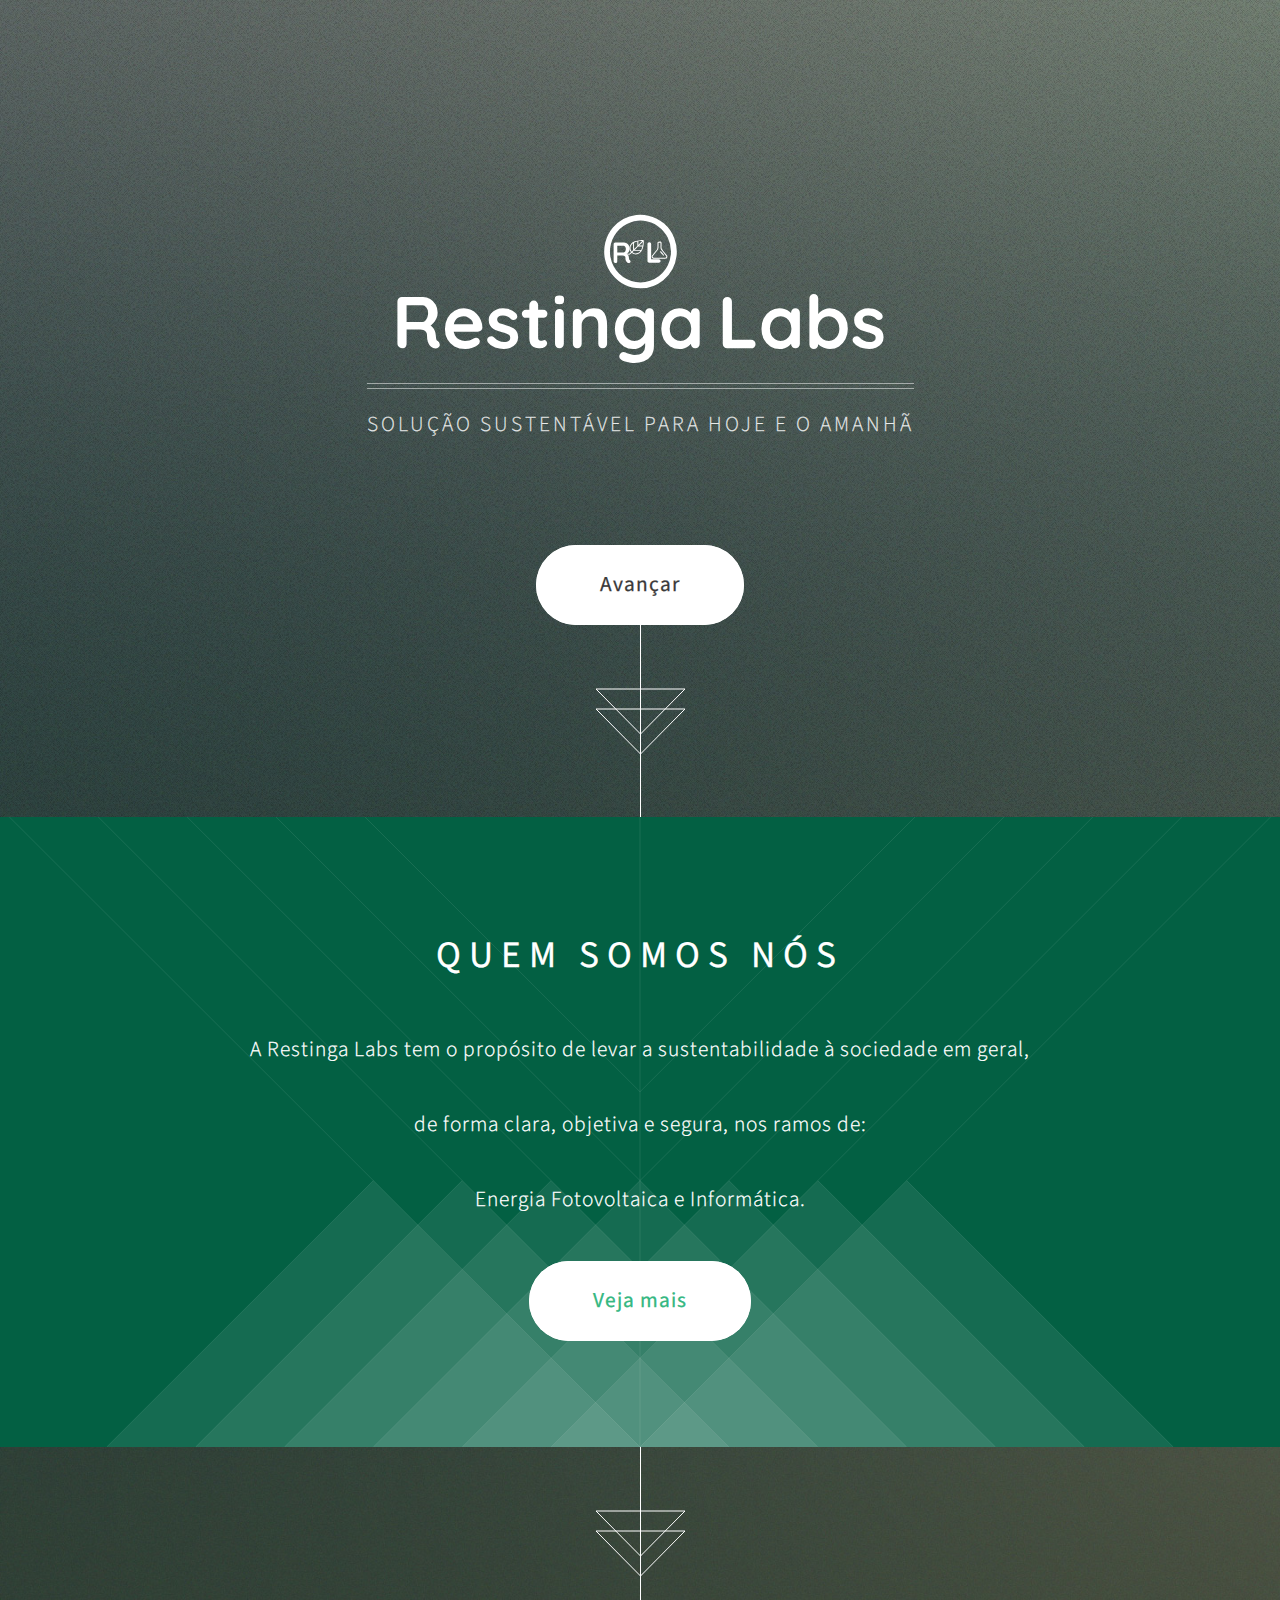
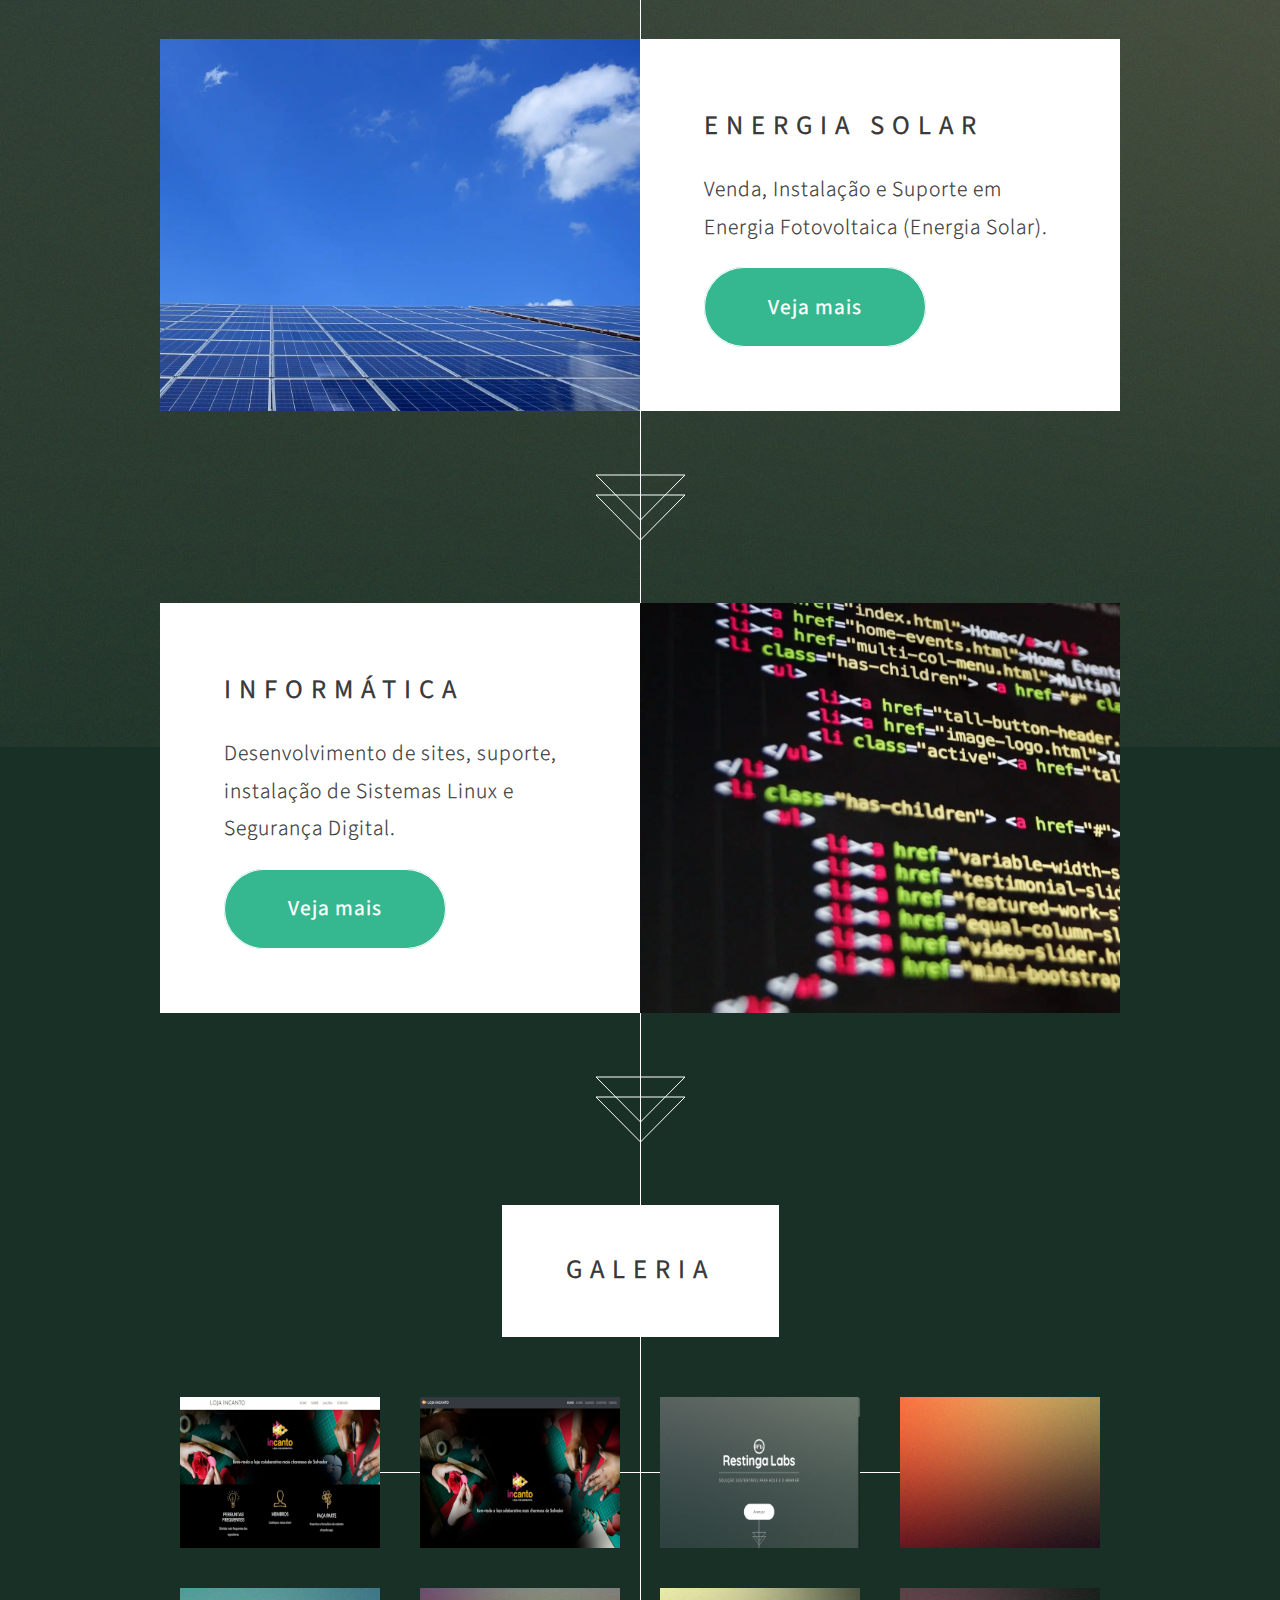
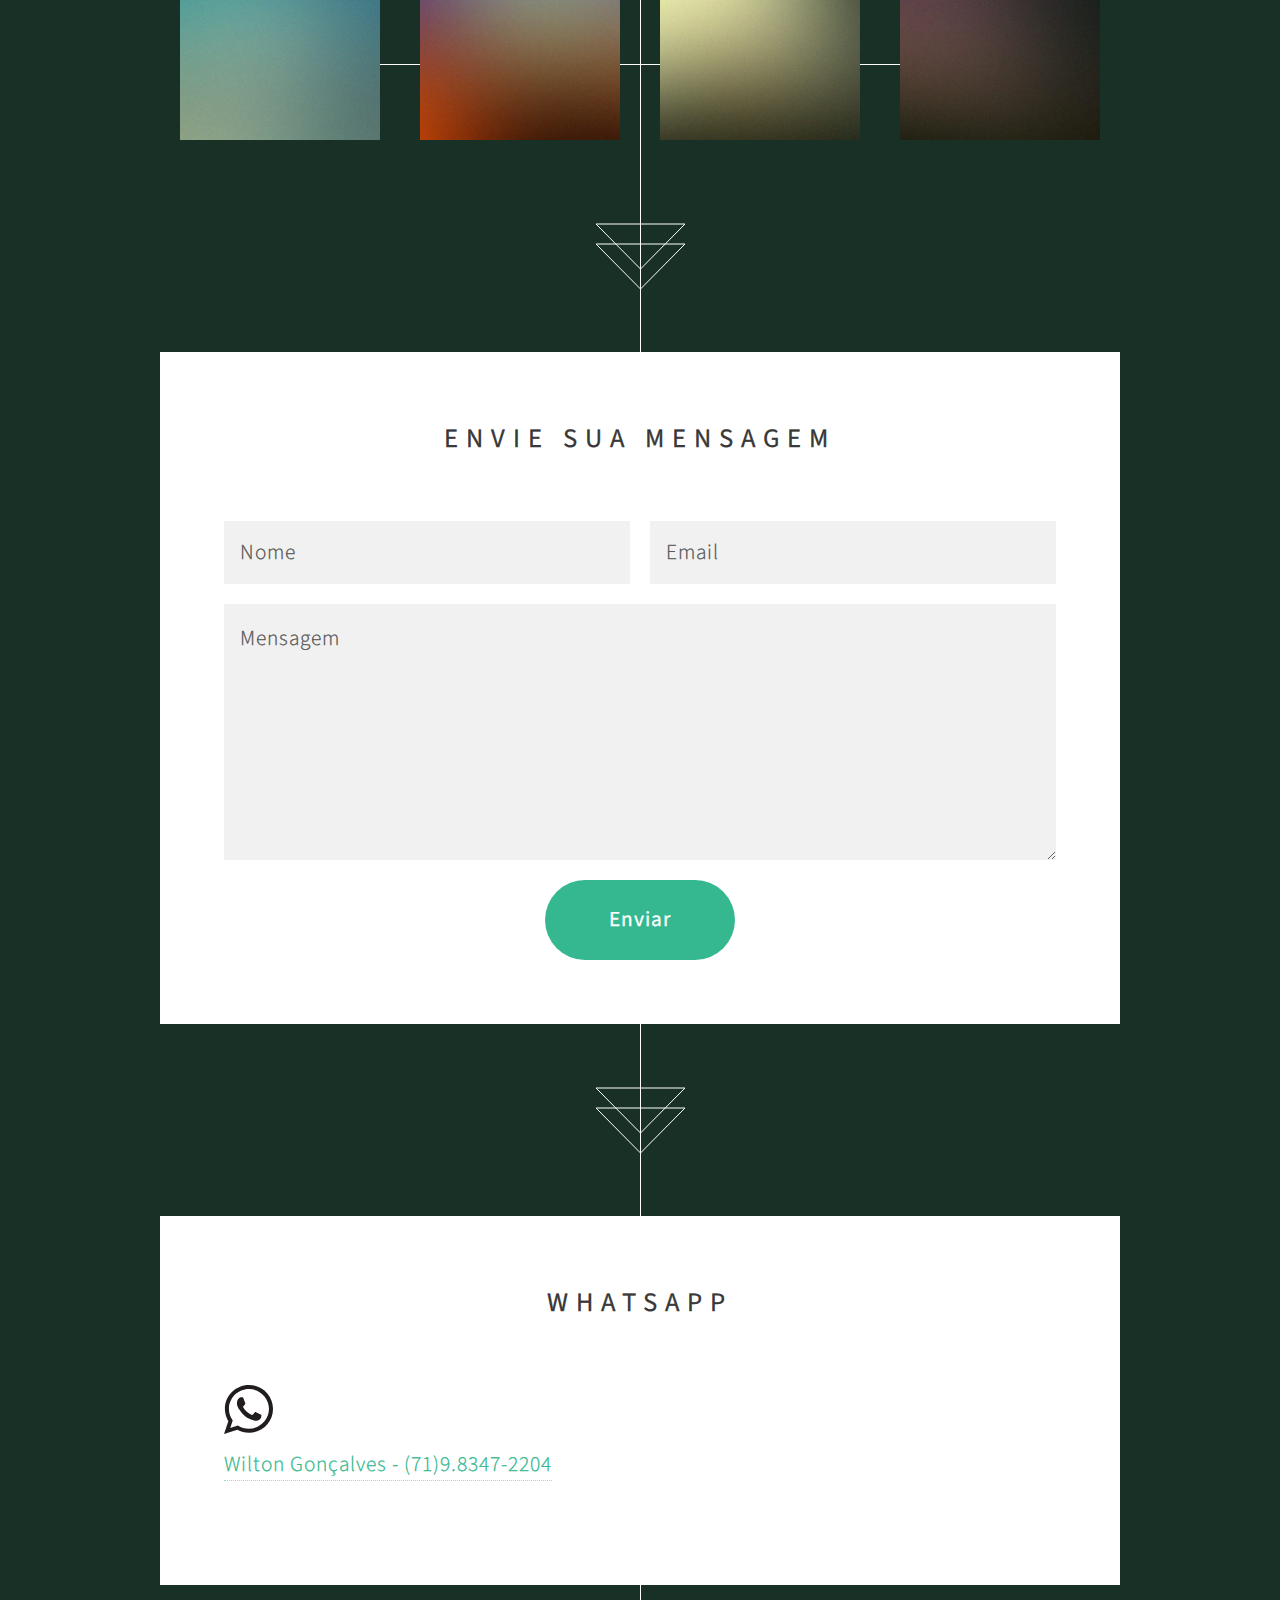
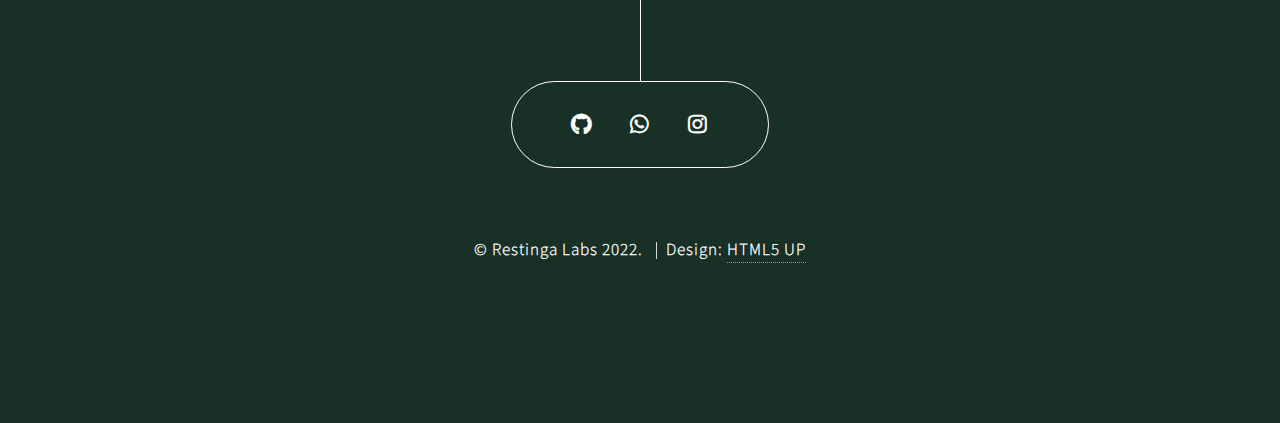
==== index.html @ 435534f0 "Renomeei Contatos para WhatsApp" ====
<!DOCTYPE HTML>
<!--
	Overflow by HTML5 UP
	html5up.net | @ajlkn
	Free for personal and commercial use under the CCA 3.0 license (html5up.net/license)
-->
<html lang="pt-br">

<head>
  <!-- Global site tag (gtag.js) - Google Analytics -->
  <script async src="https://www.googletagmanager.com/gtag/js?id=G-M1GNE7244D"></script>
  <script>
    window.dataLayer = window.dataLayer || [];
    function gtag() {dataLayer.push(arguments);}
    gtag('js', new Date());

    gtag('config', 'G-M1GNE7244D');
  </script>
  <!-- Global site tag (gtag.js) - Google Analytics -->
  <title>Restinga Labs</title>
  <meta charset="UTF-8" />
  <meta name="viewport" content="width=device-width, initial-scale=1, user-scalable=no" />
  <link rel="stylesheet" href="assets/css/main.css" />
  <noscript>
    <link rel="stylesheet" href="assets/css/noscript.css" />
  </noscript>
  <link rel="icon" href="/images/icons/logo-reslab.svg" sizes="48x48">
  <meta name="description"
    content="Solução em Energia Solar, Elétrica, Sistema de Proteção contra Descarga Atmosférica, Manuteção e Comissionamento de Subestação de 13,8 KV, Desenvolvimento de Sites, Suporte em Linux " />
  <meta name="keywords"
    content="restinga labs, energia solar, energia fotovoltaica, venda de kits fotovoltaico, instalação, manutenção, sistema de proteção contra descarga atmosférica, spda, elétrica, baixa tensão, subestação, linux, desenvolvimento de sites" />
</head>

<body class="is-preload">

  <!-- Header -->
  <section id="header">
    <header>
      <img src="images/nome-reslab.svg" alt="Logo e nome da Restinga Labs" width="100%" height="150px" width="150px">
      <p>Solução sustentável para hoje e o amanhã</p>
    </header>
    <footer>
      <a href="#banner" class="button style2 scrolly-middle">Avançar</a>
    </footer>
  </section>

  <!-- Banner -->
  <section id="banner">
    <header>
      <h2>Quem Somos Nós</h2>
    </header>
    <p>A Restinga Labs tem o propósito de levar a sustentabilidade à sociedade em geral,<br />
      <br>de forma clara, objetiva e segura, nos ramos de:<br />
      <br>Energia Fotovoltaica e Informática.
    </p>
    <footer>
      <a href="#first" class="button style2 scrolly">Veja mais</a>
    </footer>
  </section>

  <!-- Feature 1 -->
  <article id="first" class="container box style1 right">
    <a class="image fit"><img src="images/solar-energy.webp" alt="ceu e paineis" /></a>
    <div class="inner">
      <header>
        <h2>Energia Solar</h2>
      </header>
      <p>Venda, Instalação e Suporte em Energia Fotovoltaica (Energia Solar).</p>
      <a href="solar.html" class="button style4 scrolly">Veja mais</a>
    </div>
  </article>

  <!-- Feature 2 -->
  <article class="container box style1 left">
    <a class="image fit"><img src="images/code.webp" alt="Código fonte" /></a>
    <div class="inner">
      <header>
        <h2>Informática</h2>
      </header>
      <p>Desenvolvimento de sites, suporte, instalação de Sistemas Linux e Segurança Digital.</p>
      <a href="info.html" class="button style4 scrolly">Veja mais</a>
    </div>
  </article>

  <!-- Portfolio -->
  <article class="container box style2">
    <header>
      <h2>Galeria</h2>
    </header>
    <div class="inner gallery">
      <div class="row gtr-0">
        <div class="col-3 col-12-mobile"><a href="images/fulls/site-incanto.jpg" class="image fit"><img
              src="images/thumbs/site-incanto.jpg" alt="" title="Site da Loja Incanto" /></a></div>
        <div class="col-3 col-12-mobile"><a href="images/fulls/site-incanto-novo.jpg" class="image fit"><img
              src="images/thumbs/site-incanto-novo.jpg" alt="" title="Atualização do Site da Loja Incanto" /></a></div>
        <div class="col-3 col-12-mobile"><a href="images/fulls/site-restinga.jpg" class="image fit"><img
              src="images/thumbs/site-restinga.jpg" alt="" title="Nosso site" /></a></div>
        <div class="col-3 col-12-mobile"><a href="images/fulls/04.jpg" class="image fit"><img src="images/thumbs/04.jpg"
              alt="" title="I'll have a cup of Disneyland, please" /></a></div>
      </div>
      <div class="row gtr-0">
        <div class="col-3 col-12-mobile"><a href="images/fulls/05.jpg" class="image fit"><img src="images/thumbs/05.jpg"
              alt="" title="Cherish" /></a></div>
        <div class="col-3 col-12-mobile"><a href="images/fulls/06.jpg" class="image fit"><img src="images/thumbs/06.jpg"
              alt="" title="Different." /></a></div>
        <div class="col-3 col-12-mobile"><a href="images/fulls/07.jpg" class="image fit"><img src="images/thumbs/07.jpg"
              alt="" title="History was made here" /></a></div>
        <div class="col-3 col-12-mobile"><a href="images/fulls/08.jpg" class="image fit"><img src="images/thumbs/08.jpg"
              alt="" title="People come and go and walk away" /></a></div>
      </div>
    </div>
  </article>

  <!-- Contact -->
  <!-- Caixa de mensagem -->
  <article class="container box style3">
    <header>
      <h2>Envie sua mensagem</h2>
      <br>
    </header>
    <form action="https://formspree.io/f/xpzbpnyb" method="POST">
      <div class="row gtr-50">
        <input type="hidden" name="_autoresponse" value="Recebemos a sua mensagem, aguarde o nosso contato!">
        <div class="col-6 col-12-mobile"><input type="text" class="text" name="name" placeholder="Nome" required />
        </div>
        <div class="col-6 col-12-mobile"><input type="email" class="text" name="email" placeholder="Email" required />
        </div>
        <div class="col-12">
          <textarea name="message" placeholder="Mensagem" required></textarea>
        </div>
        <div class="col-12">
          <ul class="actions">
            <li><input type="submit" value="Enviar" /></li>
          </ul>
        </div>
      </div>
    </form>
  </article>

  <!-- Telefone -->
  <article class="container box style3">
    <header>
      <h2>WhatsApp</h2>
      <br>
    </header>
    <div>
      <p><img src="images/icons/whatsapp.svg" alt="WhatsApp"><br><a
          href="https://api.whatsapp.com/send?phone=557183472204" target="_blank">Wilton Gonçalves - (71)9.8347-2204</a>
      </p>
    </div>
    <br>
  </article>
  <!-- Contact -->

  <!-- Footer -->
  <section id="footer">
    <ul class="icons">
      <li><a href="https://github.com/wiltonsg" target="_blank" class="icon brands fa-github"><span
            class="label">GitHub</span></a></li>
      <li><a href="https://api.whatsapp.com/send?phone=557183472204" target="_blank"
          class="icon brands fa-whatsapp"><span class="label">WhatsApp</span></a></li>
      <li><a href="https://www.instagram.com/restingalabs/" target="_blank" class="icon brands fa-instagram"><span
            class="label">Instagram</span></a></li>
    </ul>
    <div class="copyright">
      <ul class="menu">
        <li>&copy; Restinga Labs 2022.</li>
        <li>Design: <a href="http://html5up.net" target="_blank">HTML5 UP</a></li>
      </ul>
    </div>
  </section>

  <!-- Scripts -->
  <script src="assets/js/jquery.min.js"></script>
  <script src="assets/js/jquery.scrolly.min.js"></script>
  <script src="assets/js/jquery.poptrox.min.js"></script>
  <script src="assets/js/browser.min.js"></script>
  <script src="assets/js/breakpoints.min.js"></script>
  <script src="assets/js/util.js"></script>
  <script src="assets/js/main.js"></script>
  <!-- Scripts -->

</body>

</html>
---- assets/css/main.css ----
@import url("https://fonts.googleapis.com/css?family=Source+Sans+Pro:300,300italic,400,600");
@import url("fontawesome-all.min.css");

/*
	Overflow by HTML5 UP
	html5up.net | @ajlkn
	Free for personal and commercial use under the CCA 3.0 license (html5up.net/license)
*/

html, body, div, span, applet, object,
iframe, h1, h2, h3, h4, h5, h6, p, blockquote,
pre, a, abbr, acronym, address, big, cite,
code, del, dfn, em, img, ins, kbd, q, s, samp,
small, strike, strong, sub, sup, tt, var, b,
u, i, center, dl, dt, dd, ol, ul, li, fieldset,
form, label, legend, table, caption, tbody,
tfoot, thead, tr, th, td, article, aside,
canvas, details, embed, figure, figcaption,
footer, header, hgroup, menu, nav, output, ruby,
section, summary, time, mark, audio, video {
	margin: 0;
	padding: 0;
	border: 0;
	font-size: 100%;
	font: inherit;
	vertical-align: baseline;}

article, aside, details, figcaption, figure,
footer, header, hgroup, menu, nav, section {
	display: block;}

body {
	line-height: 1;
}

ol, ul {
	list-style: none;
}

blockquote, q {
	quotes: none;
}

	blockquote:before, blockquote:after, q:before, q:after {
		content: '';
		content: none;
	}

table {
	border-collapse: collapse;
	border-spacing: 0;
}

body {
	-webkit-text-size-adjust: none;
}

mark {
	background-color: transparent;
	color: inherit;
}

input::-moz-focus-inner {
	border: 0;
	padding: 0;
}

input, select, textarea {
	-moz-appearance: none;
	-webkit-appearance: none;
	-ms-appearance: none;
	appearance: none;
}

/* Basic */

	html {
		box-sizing: border-box;
	}

	*, *:before, *:after {
		box-sizing: inherit;
	}

	body {
		background-color: #183026;
		background-image: url("images/overlay.png"), url("../../images/bg.jpg");
		background-repeat: repeat, no-repeat;
		background-size: auto, cover;
		background-position: top left, center 0;
		background-attachment: fixed, fixed;
		font-family: 'Source Sans Pro', sans-serif;
		font-size: 18pt;
		line-height: 1.75em;
		font-weight: 300;
		letter-spacing: 1px;
		color: #3a3939;
		text-shadow: 0 0 0.5px rgba(58, 57, 57, 0.25);
		-webkit-text-stroke: 0.25px;
	}

		body.is-scroll {
			background-attachment: scroll, scroll;
			background-size: auto, 100% auto;
		}

		body.is-preload *, body.is-preload *:before, body.is-preload *:after {
			-moz-animation: none !important;
			-webkit-animation: none !important;
			-ms-animation: none !important;
			animation: none !important;
			-moz-transition: none !important;
			-webkit-transition: none !important;
			-ms-transition: none !important;
			transition: none !important;
		}

	input, textarea, select {
		font-family: 'Source Sans Pro', sans-serif;
		font-size: 18pt;
		line-height: 1.75em;
		font-weight: 300;
		letter-spacing: 1px;
		color: #3a3939;
		text-shadow: 0 0 0.5px rgba(58, 57, 57, 0.25);
		-webkit-text-stroke: 0.25px;
	}

	h1, h2, h3, h4, h5, h6 {
		font-weight: 400;
		text-transform: uppercase;
		line-height: 1.75em;
	}

	h1 a, h2 a, h3 a, h4 a, h5 a, h6 a {
		color: inherit;
		text-decoration: none;
	}

	h2 {
		font-size: 1.25em;
		letter-spacing: 8px;
	}

	h3 {
		font-size: 1em;
		letter-spacing: 5px;
	}

	strong, b {
		font-weight: 400;
	}

	em, i {
		font-style: italic;
	}

	a {
		-moz-transition: border-color 0.35s ease-in-out, color 0.35s ease-in-out;
		-webkit-transition: border-color 0.35s ease-in-out, color 0.35s ease-in-out;
		-ms-transition: border-color 0.35s ease-in-out, color 0.35s ease-in-out;
		transition: border-color 0.35s ease-in-out, color 0.35s ease-in-out;
		color: #35b88f;
		text-shadow: 0 0 0.5px rgba(53, 184, 143, 0.25);
		text-decoration: none;
		border-bottom: dotted 1px rgba(53, 184, 143, 0.5);
	}

		a:hover {
			border-bottom-color: rgba(53, 184, 143, 0);
		}

	sub {
		position: relative;
		top: 0.5em;
		font-size: 0.8em;
	}

	sup {
		position: relative;
		top: -0.5em;
		font-size: 0.8em;
	}

	hr {
		border: 0;
		border-top: solid 1px #dad9d9;
		margin: 2em 0 2em 0;
	}

	blockquote {
		border-left: solid 0.5em #eae9e9;
		padding: 1em 0 1em 2em;
		font-style: italic;
	}

	p, ul, ol, dl, table {
		margin-bottom: 1em;
	}

	header {
		margin-bottom: 1em;
	}

		header p {
			display: block;
			margin: 0.5em 0 0 0;
			padding: 0 0 1.5em 0;
		}

	footer {
		margin-top: 1em;
	}

	br.clear {
		clear: both;
	}

/* Container */

	.container {
		margin: 0 auto;
		max-width: 100%;
		width: 1140px;
	}

		@media screen and (max-width: 1680px) {

			.container {
				width: 960px;
			}

		}

		@media screen and (max-width: 1080px) {

			.container {
				width: 95%;
			}

		}

/* Row */

	.row {
		display: flex;
		flex-wrap: wrap;
		box-sizing: border-box;
		align-items: stretch;
	}

		.row > * {
			box-sizing: border-box;
		}

		.row.gtr-uniform > * > :last-child {
			margin-bottom: 0;
		}

		.row.aln-left {
			justify-content: flex-start;
		}

		.row.aln-center {
			justify-content: center;
		}

		.row.aln-right {
			justify-content: flex-end;
		}

		.row.aln-top {
			align-items: flex-start;
		}

		.row.aln-middle {
			align-items: center;
		}

		.row.aln-bottom {
			align-items: flex-end;
		}

		.row > .imp {
			order: -1;
		}

		.row > .col-1 {
			width: 8.33333%;
		}

		.row > .off-1 {
			margin-left: 8.33333%;
		}

		.row > .col-2 {
			width: 16.66667%;
		}

		.row > .off-2 {
			margin-left: 16.66667%;
		}

		.row > .col-3 {
			width: 25%;
		}

		.row > .off-3 {
			margin-left: 25%;
		}

		.row > .col-4 {
			width: 33.33333%;
		}

		.row > .off-4 {
			margin-left: 33.33333%;
		}

		.row > .col-5 {
			width: 41.66667%;
		}

		.row > .off-5 {
			margin-left: 41.66667%;
		}

		.row > .col-6 {
			width: 50%;
		}

		.row > .off-6 {
			margin-left: 50%;
		}

		.row > .col-7 {
			width: 58.33333%;
		}

		.row > .off-7 {
			margin-left: 58.33333%;
		}

		.row > .col-8 {
			width: 66.66667%;
		}

		.row > .off-8 {
			margin-left: 66.66667%;
		}

		.row > .col-9 {
			width: 75%;
		}

		.row > .off-9 {
			margin-left: 75%;
		}

		.row > .col-10 {
			width: 83.33333%;
		}

		.row > .off-10 {
			margin-left: 83.33333%;
		}

		.row > .col-11 {
			width: 91.66667%;
		}

		.row > .off-11 {
			margin-left: 91.66667%;
		}

		.row > .col-12 {
			width: 100%;
		}

		.row > .off-12 {
			margin-left: 100%;
		}

		.row.gtr-0 {
			margin-top: 0px;
			margin-left: 0px;
		}

			.row.gtr-0 > * {
				padding: 0px 0 0 0px;
			}

			.row.gtr-0.gtr-uniform {
				margin-top: 0px;
			}

				.row.gtr-0.gtr-uniform > * {
					padding-top: 0px;
				}

		.row.gtr-25 {
			margin-top: -10px;
			margin-left: -10px;
		}

			.row.gtr-25 > * {
				padding: 10px 0 0 10px;
			}

			.row.gtr-25.gtr-uniform {
				margin-top: -10px;
			}

				.row.gtr-25.gtr-uniform > * {
					padding-top: 10px;
				}

		.row.gtr-50 {
			margin-top: -20px;
			margin-left: -20px;
		}

			.row.gtr-50 > * {
				padding: 20px 0 0 20px;
			}

			.row.gtr-50.gtr-uniform {
				margin-top: -20px;
			}

				.row.gtr-50.gtr-uniform > * {
					padding-top: 20px;
				}

		.row {
			margin-top: -40px;
			margin-left: -40px;
		}

			.row > * {
				padding: 40px 0 0 40px;
			}

			.row.gtr-uniform {
				margin-top: -40px;
			}

				.row.gtr-uniform > * {
					padding-top: 40px;
				}

		.row.gtr-150 {
			margin-top: -60px;
			margin-left: -60px;
		}

			.row.gtr-150 > * {
				padding: 60px 0 0 60px;
			}

			.row.gtr-150.gtr-uniform {
				margin-top: -60px;
			}

				.row.gtr-150.gtr-uniform > * {
					padding-top: 60px;
				}

		.row.gtr-200 {
			margin-top: -80px;
			margin-left: -80px;
		}

			.row.gtr-200 > * {
				padding: 80px 0 0 80px;
			}

			.row.gtr-200.gtr-uniform {
				margin-top: -80px;
			}

				.row.gtr-200.gtr-uniform > * {
					padding-top: 80px;
				}

		@media screen and (max-width: 1680px) {

			.row {
				display: flex;
				flex-wrap: wrap;
				box-sizing: border-box;
				align-items: stretch;
			}

				.row > * {
					box-sizing: border-box;
				}

				.row.gtr-uniform > * > :last-child {
					margin-bottom: 0;
				}

				.row.aln-left {
					justify-content: flex-start;
				}

				.row.aln-center {
					justify-content: center;
				}

				.row.aln-right {
					justify-content: flex-end;
				}

				.row.aln-top {
					align-items: flex-start;
				}

				.row.aln-middle {
					align-items: center;
				}

				.row.aln-bottom {
					align-items: flex-end;
				}

				.row > .imp-wide {
					order: -1;
				}

				.row > .col-1-wide {
					width: 8.33333%;
				}

				.row > .off-1-wide {
					margin-left: 8.33333%;
				}

				.row > .col-2-wide {
					width: 16.66667%;
				}

				.row > .off-2-wide {
					margin-left: 16.66667%;
				}

				.row > .col-3-wide {
					width: 25%;
				}

				.row > .off-3-wide {
					margin-left: 25%;
				}

				.row > .col-4-wide {
					width: 33.33333%;
				}

				.row > .off-4-wide {
					margin-left: 33.33333%;
				}

				.row > .col-5-wide {
					width: 41.66667%;
				}

				.row > .off-5-wide {
					margin-left: 41.66667%;
				}

				.row > .col-6-wide {
					width: 50%;
				}

				.row > .off-6-wide {
					margin-left: 50%;
				}

				.row > .col-7-wide {
					width: 58.33333%;
				}

				.row > .off-7-wide {
					margin-left: 58.33333%;
				}

				.row > .col-8-wide {
					width: 66.66667%;
				}

				.row > .off-8-wide {
					margin-left: 66.66667%;
				}

				.row > .col-9-wide {
					width: 75%;
				}

				.row > .off-9-wide {
					margin-left: 75%;
				}

				.row > .col-10-wide {
					width: 83.33333%;
				}

				.row > .off-10-wide {
					margin-left: 83.33333%;
				}

				.row > .col-11-wide {
					width: 91.66667%;
				}

				.row > .off-11-wide {
					margin-left: 91.66667%;
				}

				.row > .col-12-wide {
					width: 100%;
				}

				.row > .off-12-wide {
					margin-left: 100%;
				}

				.row.gtr-0 {
					margin-top: 0px;
					margin-left: 0px;
				}

					.row.gtr-0 > * {
						padding: 0px 0 0 0px;
					}

					.row.gtr-0.gtr-uniform {
						margin-top: 0px;
					}

						.row.gtr-0.gtr-uniform > * {
							padding-top: 0px;
						}

				.row.gtr-25 {
					margin-top: -10px;
					margin-left: -10px;
				}

					.row.gtr-25 > * {
						padding: 10px 0 0 10px;
					}

					.row.gtr-25.gtr-uniform {
						margin-top: -10px;
					}

						.row.gtr-25.gtr-uniform > * {
							padding-top: 10px;
						}

				.row.gtr-50 {
					margin-top: -20px;
					margin-left: -20px;
				}

					.row.gtr-50 > * {
						padding: 20px 0 0 20px;
					}

					.row.gtr-50.gtr-uniform {
						margin-top: -20px;
					}

						.row.gtr-50.gtr-uniform > * {
							padding-top: 20px;
						}

				.row {
					margin-top: -40px;
					margin-left: -40px;
				}

					.row > * {
						padding: 40px 0 0 40px;
					}

					.row.gtr-uniform {
						margin-top: -40px;
					}

						.row.gtr-uniform > * {
							padding-top: 40px;
						}

				.row.gtr-150 {
					margin-top: -60px;
					margin-left: -60px;
				}

					.row.gtr-150 > * {
						padding: 60px 0 0 60px;
					}

					.row.gtr-150.gtr-uniform {
						margin-top: -60px;
					}

						.row.gtr-150.gtr-uniform > * {
							padding-top: 60px;
						}

				.row.gtr-200 {
					margin-top: -80px;
					margin-left: -80px;
				}

					.row.gtr-200 > * {
						padding: 80px 0 0 80px;
					}

					.row.gtr-200.gtr-uniform {
						margin-top: -80px;
					}

						.row.gtr-200.gtr-uniform > * {
							padding-top: 80px;
						}

		}

		@media screen and (max-width: 1080px) {

			.row {
				display: flex;
				flex-wrap: wrap;
				box-sizing: border-box;
				align-items: stretch;
			}

				.row > * {
					box-sizing: border-box;
				}

				.row.gtr-uniform > * > :last-child {
					margin-bottom: 0;
				}

				.row.aln-left {
					justify-content: flex-start;
				}

				.row.aln-center {
					justify-content: center;
				}

				.row.aln-right {
					justify-content: flex-end;
				}

				.row.aln-top {
					align-items: flex-start;
				}

				.row.aln-middle {
					align-items: center;
				}

				.row.aln-bottom {
					align-items: flex-end;
				}

				.row > .imp-normal {
					order: -1;
				}

				.row > .col-1-normal {
					width: 8.33333%;
				}

				.row > .off-1-normal {
					margin-left: 8.33333%;
				}

				.row > .col-2-normal {
					width: 16.66667%;
				}

				.row > .off-2-normal {
					margin-left: 16.66667%;
				}

				.row > .col-3-normal {
					width: 25%;
				}

				.row > .off-3-normal {
					margin-left: 25%;
				}

				.row > .col-4-normal {
					width: 33.33333%;
				}

				.row > .off-4-normal {
					margin-left: 33.33333%;
				}

				.row > .col-5-normal {
					width: 41.66667%;
				}

				.row > .off-5-normal {
					margin-left: 41.66667%;
				}

				.row > .col-6-normal {
					width: 50%;
				}

				.row > .off-6-normal {
					margin-left: 50%;
				}

				.row > .col-7-normal {
					width: 58.33333%;
				}

				.row > .off-7-normal {
					margin-left: 58.33333%;
				}

				.row > .col-8-normal {
					width: 66.66667%;
				}

				.row > .off-8-normal {
					margin-left: 66.66667%;
				}

				.row > .col-9-normal {
					width: 75%;
				}

				.row > .off-9-normal {
					margin-left: 75%;
				}

				.row > .col-10-normal {
					width: 83.33333%;
				}

				.row > .off-10-normal {
					margin-left: 83.33333%;
				}

				.row > .col-11-normal {
					width: 91.66667%;
				}

				.row > .off-11-normal {
					margin-left: 91.66667%;
				}

				.row > .col-12-normal {
					width: 100%;
				}

				.row > .off-12-normal {
					margin-left: 100%;
				}

				.row.gtr-0 {
					margin-top: 0px;
					margin-left: 0px;
				}

					.row.gtr-0 > * {
						padding: 0px 0 0 0px;
					}

					.row.gtr-0.gtr-uniform {
						margin-top: 0px;
					}

						.row.gtr-0.gtr-uniform > * {
							padding-top: 0px;
						}

				.row.gtr-25 {
					margin-top: -10px;
					margin-left: -10px;
				}

					.row.gtr-25 > * {
						padding: 10px 0 0 10px;
					}

					.row.gtr-25.gtr-uniform {
						margin-top: -10px;
					}

						.row.gtr-25.gtr-uniform > * {
							padding-top: 10px;
						}

				.row.gtr-50 {
					margin-top: -20px;
					margin-left: -20px;
				}

					.row.gtr-50 > * {
						padding: 20px 0 0 20px;
					}

					.row.gtr-50.gtr-uniform {
						margin-top: -20px;
					}

						.row.gtr-50.gtr-uniform > * {
							padding-top: 20px;
						}

				.row {
					margin-top: -40px;
					margin-left: -40px;
				}

					.row > * {
						padding: 40px 0 0 40px;
					}

					.row.gtr-uniform {
						margin-top: -40px;
					}

						.row.gtr-uniform > * {
							padding-top: 40px;
						}

				.row.gtr-150 {
					margin-top: -60px;
					margin-left: -60px;
				}

					.row.gtr-150 > * {
						padding: 60px 0 0 60px;
					}

					.row.gtr-150.gtr-uniform {
						margin-top: -60px;
					}

						.row.gtr-150.gtr-uniform > * {
							padding-top: 60px;
						}

				.row.gtr-200 {
					margin-top: -80px;
					margin-left: -80px;
				}

					.row.gtr-200 > * {
						padding: 80px 0 0 80px;
					}

					.row.gtr-200.gtr-uniform {
						margin-top: -80px;
					}

						.row.gtr-200.gtr-uniform > * {
							padding-top: 80px;
						}

		}

		@media screen and (max-width: 840px) {

			.row {
				display: flex;
				flex-wrap: wrap;
				box-sizing: border-box;
				align-items: stretch;
			}

				.row > * {
					box-sizing: border-box;
				}

				.row.gtr-uniform > * > :last-child {
					margin-bottom: 0;
				}

				.row.aln-left {
					justify-content: flex-start;
				}

				.row.aln-center {
					justify-content: center;
				}

				.row.aln-right {
					justify-content: flex-end;
				}

				.row.aln-top {
					align-items: flex-start;
				}

				.row.aln-middle {
					align-items: center;
				}

				.row.aln-bottom {
					align-items: flex-end;
				}

				.row > .imp-narrow {
					order: -1;
				}

				.row > .col-1-narrow {
					width: 8.33333%;
				}

				.row > .off-1-narrow {
					margin-left: 8.33333%;
				}

				.row > .col-2-narrow {
					width: 16.66667%;
				}

				.row > .off-2-narrow {
					margin-left: 16.66667%;
				}

				.row > .col-3-narrow {
					width: 25%;
				}

				.row > .off-3-narrow {
					margin-left: 25%;
				}

				.row > .col-4-narrow {
					width: 33.33333%;
				}

				.row > .off-4-narrow {
					margin-left: 33.33333%;
				}

				.row > .col-5-narrow {
					width: 41.66667%;
				}

				.row > .off-5-narrow {
					margin-left: 41.66667%;
				}

				.row > .col-6-narrow {
					width: 50%;
				}

				.row > .off-6-narrow {
					margin-left: 50%;
				}

				.row > .col-7-narrow {
					width: 58.33333%;
				}

				.row > .off-7-narrow {
					margin-left: 58.33333%;
				}

				.row > .col-8-narrow {
					width: 66.66667%;
				}

				.row > .off-8-narrow {
					margin-left: 66.66667%;
				}

				.row > .col-9-narrow {
					width: 75%;
				}

				.row > .off-9-narrow {
					margin-left: 75%;
				}

				.row > .col-10-narrow {
					width: 83.33333%;
				}

				.row > .off-10-narrow {
					margin-left: 83.33333%;
				}

				.row > .col-11-narrow {
					width: 91.66667%;
				}

				.row > .off-11-narrow {
					margin-left: 91.66667%;
				}

				.row > .col-12-narrow {
					width: 100%;
				}

				.row > .off-12-narrow {
					margin-left: 100%;
				}

				.row.gtr-0 {
					margin-top: 0px;
					margin-left: 0px;
				}

					.row.gtr-0 > * {
						padding: 0px 0 0 0px;
					}

					.row.gtr-0.gtr-uniform {
						margin-top: 0px;
					}

						.row.gtr-0.gtr-uniform > * {
							padding-top: 0px;
						}

				.row.gtr-25 {
					margin-top: -7.5px;
					margin-left: -7.5px;
				}

					.row.gtr-25 > * {
						padding: 7.5px 0 0 7.5px;
					}

					.row.gtr-25.gtr-uniform {
						margin-top: -7.5px;
					}

						.row.gtr-25.gtr-uniform > * {
							padding-top: 7.5px;
						}

				.row.gtr-50 {
					margin-top: -15px;
					margin-left: -15px;
				}

					.row.gtr-50 > * {
						padding: 15px 0 0 15px;
					}

					.row.gtr-50.gtr-uniform {
						margin-top: -15px;
					}

						.row.gtr-50.gtr-uniform > * {
							padding-top: 15px;
						}

				.row {
					margin-top: -30px;
					margin-left: -30px;
				}

					.row > * {
						padding: 30px 0 0 30px;
					}

					.row.gtr-uniform {
						margin-top: -30px;
					}

						.row.gtr-uniform > * {
							padding-top: 30px;
						}

				.row.gtr-150 {
					margin-top: -45px;
					margin-left: -45px;
				}

					.row.gtr-150 > * {
						padding: 45px 0 0 45px;
					}

					.row.gtr-150.gtr-uniform {
						margin-top: -45px;
					}

						.row.gtr-150.gtr-uniform > * {
							padding-top: 45px;
						}

				.row.gtr-200 {
					margin-top: -60px;
					margin-left: -60px;
				}

					.row.gtr-200 > * {
						padding: 60px 0 0 60px;
					}

					.row.gtr-200.gtr-uniform {
						margin-top: -60px;
					}

						.row.gtr-200.gtr-uniform > * {
							padding-top: 60px;
						}

		}

		@media screen and (max-width: 736px) {

			.row {
				display: flex;
				flex-wrap: wrap;
				box-sizing: border-box;
				align-items: stretch;
			}

				.row > * {
					box-sizing: border-box;
				}

				.row.gtr-uniform > * > :last-child {
					margin-bottom: 0;
				}

				.row.aln-left {
					justify-content: flex-start;
				}

				.row.aln-center {
					justify-content: center;
				}

				.row.aln-right {
					justify-content: flex-end;
				}

				.row.aln-top {
					align-items: flex-start;
				}

				.row.aln-middle {
					align-items: center;
				}

				.row.aln-bottom {
					align-items: flex-end;
				}

				.row > .imp-mobile {
					order: -1;
				}

				.row > .col-1-mobile {
					width: 8.33333%;
				}

				.row > .off-1-mobile {
					margin-left: 8.33333%;
				}

				.row > .col-2-mobile {
					width: 16.66667%;
				}

				.row > .off-2-mobile {
					margin-left: 16.66667%;
				}

				.row > .col-3-mobile {
					width: 25%;
				}

				.row > .off-3-mobile {
					margin-left: 25%;
				}

				.row > .col-4-mobile {
					width: 33.33333%;
				}

				.row > .off-4-mobile {
					margin-left: 33.33333%;
				}

				.row > .col-5-mobile {
					width: 41.66667%;
				}

				.row > .off-5-mobile {
					margin-left: 41.66667%;
				}

				.row > .col-6-mobile {
					width: 50%;
				}

				.row > .off-6-mobile {
					margin-left: 50%;
				}

				.row > .col-7-mobile {
					width: 58.33333%;
				}

				.row > .off-7-mobile {
					margin-left: 58.33333%;
				}

				.row > .col-8-mobile {
					width: 66.66667%;
				}

				.row > .off-8-mobile {
					margin-left: 66.66667%;
				}

				.row > .col-9-mobile {
					width: 75%;
				}

				.row > .off-9-mobile {
					margin-left: 75%;
				}

				.row > .col-10-mobile {
					width: 83.33333%;
				}

				.row > .off-10-mobile {
					margin-left: 83.33333%;
				}

				.row > .col-11-mobile {
					width: 91.66667%;
				}

				.row > .off-11-mobile {
					margin-left: 91.66667%;
				}

				.row > .col-12-mobile {
					width: 100%;
				}

				.row > .off-12-mobile {
					margin-left: 100%;
				}

				.row.gtr-0 {
					margin-top: 0px;
					margin-left: 0px;
				}

					.row.gtr-0 > * {
						padding: 0px 0 0 0px;
					}

					.row.gtr-0.gtr-uniform {
						margin-top: 0px;
					}

						.row.gtr-0.gtr-uniform > * {
							padding-top: 0px;
						}

				.row.gtr-25 {
					margin-top: -5px;
					margin-left: -5px;
				}

					.row.gtr-25 > * {
						padding: 5px 0 0 5px;
					}

					.row.gtr-25.gtr-uniform {
						margin-top: -5px;
					}

						.row.gtr-25.gtr-uniform > * {
							padding-top: 5px;
						}

				.row.gtr-50 {
					margin-top: -10px;
					margin-left: -10px;
				}

					.row.gtr-50 > * {
						padding: 10px 0 0 10px;
					}

					.row.gtr-50.gtr-uniform {
						margin-top: -10px;
					}

						.row.gtr-50.gtr-uniform > * {
							padding-top: 10px;
						}

				.row {
					margin-top: -20px;
					margin-left: -20px;
				}

					.row > * {
						padding: 20px 0 0 20px;
					}

					.row.gtr-uniform {
						margin-top: -20px;
					}

						.row.gtr-uniform > * {
							padding-top: 20px;
						}

				.row.gtr-150 {
					margin-top: -30px;
					margin-left: -30px;
				}

					.row.gtr-150 > * {
						padding: 30px 0 0 30px;
					}

					.row.gtr-150.gtr-uniform {
						margin-top: -30px;
					}

						.row.gtr-150.gtr-uniform > * {
							padding-top: 30px;
						}

				.row.gtr-200 {
					margin-top: -40px;
					margin-left: -40px;
				}

					.row.gtr-200 > * {
						padding: 40px 0 0 40px;
					}

					.row.gtr-200.gtr-uniform {
						margin-top: -40px;
					}

						.row.gtr-200.gtr-uniform > * {
							padding-top: 40px;
						}

		}

/* Sections/Article */

	section, article {
		margin-bottom: 3em;
	}

	section > :last-child,
	article > :last-child,
	section:last-child,
	article:last-child {
		margin-bottom: 0;
	}

	.row > section, .row > article {
		margin-bottom: 0;
	}

/* Image */

	.image {
		display: inline-block;
		border: 0;
	}

		.image img {
			display: block;
			width: 100%;
		}

		.image.featured {
			display: block;
			width: 100%;
			margin: 0 0 2em 0;
		}

		.image.fit {
			display: block;
			width: 100%;
		}

		.image.left {
			float: left;
			margin: 0 2em 2em 0;
		}

		.image.centered {
			display: block;
			margin: 0 0 2em 0;
		}

			.image.centered img {
				margin: 0 auto;
				width: auto;
			}

/* List */

	ul {
		list-style: disc;
		padding-left: 1em;
	}

		ul li {
			padding-left: 1.5em;
			margin-top: 1.5em;
		}

			ul li:first-child {
				margin-top: 0;
			}

	ol {
		list-style: decimal;
		padding-left: 1.25em;
	}

		ol li {
			padding-left: 1.25em;
			margin-top: 1.5em;
		}

/* Icons */

	ul.icons {
		cursor: default;
		list-style: none;
		padding-left: 0;
	}

		ul.icons li {
			display: inline-block;
			padding-left: 0;
			margin-top: 0;
		}

		ul.icons a {
			display: inline-block;
			width: 2.5em;
			height: 2.5em;
			line-height: 2.5em;
			text-align: center;
			border: 0;
		}

/* Menu */

	ul.menu {
		cursor: default;
		list-style: none;
		padding-left: 0;
	}

		ul.menu li {
			display: inline-block;
			line-height: 1em;
			border-left: solid 1px #dad9d9;
			padding: 0 0 0 0.5em;
			margin: 0 0 0 0.5em;
		}

			ul.menu li:first-child {
				border-left: 0;
				padding-left: 0;
				margin-left: 0;
			}

/* Actions */

	ul.actions {
		cursor: default;
		list-style: none;
		padding-left: 0;
	}

		ul.actions li {
			display: inline-block;
			margin: 0 0 0 0.5em;
			padding-left: 0;
			margin-top: 0;
		}

			ul.actions li:first-child {
				margin-left: 0;
			}

/* Form */

	form label {
		display: block;
		margin: 0 0 0.5em 0;
	}

	form input[type="text"],
	form input[type="email"],
	form input[type="password"],
	form select,
	form textarea {
		-moz-transition: background-color 0.35s ease-in-out;
		-webkit-transition: background-color 0.35s ease-in-out;
		-ms-transition: background-color 0.35s ease-in-out;
		transition: background-color 0.35s ease-in-out;
		-webkit-appearance: none;
		display: block;
		border: 0;
		background: #f1f1f1;
		width: 100%;
		padding: 0.75em;
	}

		form input[type="text"]:focus,
		form input[type="email"]:focus,
		form input[type="password"]:focus,
		form select:focus,
		form textarea:focus {
			background-color: #f8f8f8;
		}

	form input[type="text"],
	form input[type="email"],
	form input[type="password"],
	form select {
		line-height: 1em;
	}

	form select {
		background-size: 1.25em;
		background-repeat: no-repeat;
		background-position: calc(100% - 1em) center;
		padding-right: 1.25em;
		text-overflow: ellipsis;
		background-image: url("data:image/svg+xml;charset=utf8,%3Csvg xmlns='http://www.w3.org/2000/svg' width='40' height='40' preserveAspectRatio='none' viewBox='0 0 40 40'%3E%3Cpath d='M9.4,12.3l10.4,10.4l10.4-10.4c0.2-0.2,0.5-0.4,0.9-0.4c0.3,0,0.6,0.1,0.9,0.4l3.3,3.3c0.2,0.2,0.4,0.5,0.4,0.9 c0,0.4-0.1,0.6-0.4,0.9L20.7,31.9c-0.2,0.2-0.5,0.4-0.9,0.4c-0.3,0-0.6-0.1-0.9-0.4L4.3,17.3c-0.2-0.2-0.4-0.5-0.4-0.9 c0-0.4,0.1-0.6,0.4-0.9l3.3-3.3c0.2-0.2,0.5-0.4,0.9-0.4S9.1,12.1,9.4,12.3z' fill='%235a5959' /%3E%3C/svg%3E");
	}

		form select option {
			color: #3a3939;
			background: #ffffff;
		}

		form select:focus::-ms-value {
			background-color: transparent;
		}

		form select::-ms-expand {
			display: none;
		}

	form textarea {
		min-height: 12em;
	}

	form ::-webkit-input-placeholder {
		color: #5a5959 !important;
	}

	form :-moz-placeholder {
		color: #5a5959 !important;
	}

	form ::-moz-placeholder {
		color: #5a5959 !important;
	}

	form :-ms-input-placeholder {
		color: #5a5959 !important;
	}

	form ::-moz-focus-inner {
		border: 0;
	}

	form ul.actions {
		margin-bottom: 0;
		text-align: center;
	}

/* Table */

	.table-wrapper {
		width: 100%;
		overflow-x: auto;
		-webkit-overflow-scrolling: touch;
	}

	table {
		width: 100%;
	}

		table tbody tr {
			border-top: solid 1px #eae9e9;
		}

			table tbody tr:first-child {
				border-top: 0;
			}

		table td {
			padding: 0.75em 1.25em 0.75em 1.25em;
		}

		table th {
			text-align: left;
			font-weight: 400;
			padding: 0.75em 1.25em 0.75em 1.25em;
		}

		table thead {
			background: #f5f5f5;
		}

/* Button */

	input[type="button"],
	input[type="submit"],
	input[type="reset"],
	button,
	.button {
		-moz-transition: background-color 0.35s ease-in-out, color 0.35s ease-in-out;
		-webkit-transition: background-color 0.35s ease-in-out, color 0.35s ease-in-out;
		-ms-transition: background-color 0.35s ease-in-out, color 0.35s ease-in-out;
		transition: background-color 0.35s ease-in-out, color 0.35s ease-in-out;
		-webkit-appearance: none;
		position: relative;
		display: inline-block;
		border: 0;
		background: #35b88f;
		color: #fff;
		text-shadow: 0 0 0.5px rgba(255, 255, 255, 0.25);
		cursor: pointer;
		text-decoration: none;
		outline: 0;
		padding: 1em 3em 1em 3em;
		text-align: center;
		border-radius: 3em;
		font-weight: 400;
	}

		input[type="button"]:hover,
		input[type="submit"]:hover,
		input[type="reset"]:hover,
		button:hover,
		.button:hover {
			background: #45c89f;
		}

		input[type="button"].style2,
		input[type="submit"].style2,
		input[type="reset"].style2,
		button.style2,
		.button.style2 {
			color: #3a3939;
			background: #fff;
			box-shadow: inset 0 0 0 1px #fff;
		}

			input[type="button"].style2:hover,
			input[type="submit"].style2:hover,
			input[type="reset"].style2:hover,
			button.style2:hover,
			.button.style2:hover {
				background: rgba(255, 255, 255, 0.1);
				color: #fff !important;
				text-shadow: 0 0 0.5px rgba(255, 255, 255, 0.25) !important;
			}

		input[type="button"].style3,
		input[type="submit"].style3,
		input[type="reset"].style3,
		button.style3,
		.button.style3 {
			background: none;
			color: #3a3939;
			box-shadow: inset 0 0 0 1px #dad9d9;
		}

			input[type="button"].style3:hover,
			input[type="submit"].style3:hover,
			input[type="reset"].style3:hover,
			button.style3:hover,
			.button.style3:hover {
				background: rgba(58, 57, 57, 0.025);
			}


		input[type="button"].style4,
		input[type="submit"].style4,
		input[type="reset"].style4,
		button.style4,
		.button.style4{
			color: #fff;
			background: #35b88f;
			box-shadow: inset 0 0 0 1px #fff;
		}

			input[type="button"].style4:hover,
			input[type="submit"].style4:hover,
			input[type="reset"].style4:hover,
			button.style4:hover,
			.button.style4:hover {
				background: rgba(255, 255, 255, 0.1);
				color: #35b88f !important;
				text-shadow: 0 0 0.5px rgba(255, 255, 255, 0.25) !important;
			}

/* Box */

	.box {
		position: relative;
		margin-top: 9em;
		margin-bottom: 0;
	}

		.box:after {
			content: '';
			display: block;
			position: absolute;
			top: -9em;
			left: 50%;
			height: 9em;
			border-left: solid 1px #fff;
		}

		.box:before {
			content: '';
			display: block;
			width: 90px;
			height: 66px;
			position: absolute;
			left: 50%;
			top: -4.5em;
			margin-left: -45px;
			margin-top: -33px;
			background: url("images/arrow.svg") no-repeat;
		}

		.box :last-child {
			margin-bottom: 0;
		}

		.box.style1 {
			background: #fff;
			padding: 3em;
		}

			.box.style1 .image {
				display: block;
				position: absolute;
				top: 0;
				width: 50%;
				height: 100%;
				background: #152E33;
				overflow: hidden;
			}

				.box.style1 .image img {
					position: absolute;
					top: 0;
					height: 100%;
					width: auto;
				}

			.box.style1 .inner > :last-child {
				margin: 0;
			}

			.box.style1.right .image {
				left: 0;
			}

				.box.style1.right .image img {
					right: 0;
				}

			.box.style1.right .inner {
				margin-left: 50%;
				padding-left: 3em;
			}

			.box.style1.left .image {
				right: 0;
			}

				.box.style1.left .image img {
					left: 0;
				}

			.box.style1.left .inner {
				margin-right: 50%;
				padding-right: 3em;
			}

		.box.style2 {
			text-align: center;
		}

			.box.style2 header {
				display: inline-block;
				background: #fff;
				padding: 2em 3em 2em 3em;
				margin: 0;
			}

				.box.style2 header p {
					padding: 0;
				}

			.box.style2 .inner {
				position: relative;
				padding: 40px 0 0px 0;
			}

				.box.style2 .inner:after {
					content: '';
					display: block;
					position: absolute;
					top: 0;
					left: 50%;
					height: 100%;
					border-left: solid 1px #fff;
				}

				.box.style2 .inner .row {
					position: relative;
				}

					.box.style2 .inner .row:before {
						content: '';
						display: block;
						position: absolute;
						top: 50%;
						left: 20px;
						width: calc(100% - 40px);
						border-bottom: solid 1px #fff;
					}

				.box.style2 .inner .image {
					position: relative;
					z-index: 1;
					padding: 20px;
				}

		.box.style3 {
			background: #fff;
			padding: 3em;
		}

			.box.style3 header {
				text-align: center;
			}

/* Icons */

	.icon {
		text-decoration: none;
		text-decoration: none;
	}

		.icon:before {
			-moz-osx-font-smoothing: grayscale;
			-webkit-font-smoothing: antialiased;
			display: inline-block;
			font-style: normal;
			font-variant: normal;
			text-rendering: auto;
			line-height: 1;
			text-transform: none !important;
			font-family: 'Font Awesome 5 Free';
			font-weight: 400;
		}

		.icon:before {
			line-height: inherit;
		}

		.icon > .label {
			display: none;
		}

		.icon.solid:before {
			font-weight: 900;
		}

		.icon.brands:before {
			font-family: 'Font Awesome 5 Brands';
		}

/* Header */

	#header {
		-moz-transition: opacity 2s ease-in-out;
		-webkit-transition: opacity 2s ease-in-out;
		-ms-transition: opacity 2s ease-in-out;
		transition: opacity 2s ease-in-out;
		position: relative;
		color: #fff;
		text-shadow: 0 0 0.5px rgba(255, 255, 255, 0.25);
		text-align: center;
		margin: 0;
		padding: 14em 0 14em 0;
		cursor: default;
	}

		#header header {
			display: inline-block;
			padding: 0 0 4.5em 0;
		}

			#header header h1 {
				font-weight: 600;
				font-size: 2em;
				letter-spacing: 10px;
			}

			#header header p {
				border-top: solid 1px rgba(255, 255, 255, 0.5);
				color: rgba(255, 255, 255, 0.75);
				text-shadow: 0 0 0.5px rgba(255, 255, 255, 0.1875);
				font-size: 1em;
				text-transform: uppercase;
				letter-spacing: 3px;
				padding: 0;
				margin-top: 0.35em;
			}

				#header header p:before {
					content: '';
					display: block;
					border-top: solid 1px rgba(255, 255, 255, 0.5);
					margin: 4px 0 0.8em 0;
				}

		#header footer {
			-moz-transition: opacity 2s ease-in-out, -moz-transform 1s ease-in-out;
			-webkit-transition: opacity 2s ease-in-out, -webkit-transform 1s ease-in-out;
			-ms-transition: opacity 2s ease-in-out, -ms-transform 1s ease-in-out;
			transition: opacity 2s ease-in-out, transform 1s ease-in-out;
			-moz-transition-delay: 1.25s;
			-webkit-transition-delay: 1.25s;
			-ms-transition-delay: 1.25s;
			transition-delay: 1.25s;
			position: absolute;
			bottom: 9em;
			margin: 0;
			width: 100%;
		}

			#header footer:after {
				content: '';
				display: block;
				position: absolute;
				bottom: -9em;
				left: 50%;
				height: 9em;
				border-left: solid 1px #fff;
			}

			#header footer:before {
				content: '';
				display: block;
				width: 90px;
				height: 66px;
				position: absolute;
				left: 50%;
				bottom: -4.5em;
				margin-left: -45px;
				margin-bottom: -33px;
				background: url("images/arrow.svg") no-repeat;
			}

		body.is-preload #header {
			opacity: 0;
		}

			body.is-preload #header footer {
				-moz-transform: translateY(1em);
				-webkit-transform: translateY(1em);
				-ms-transform: translateY(1em);
				transform: translateY(1em);
				opacity: 0;
			}

/* Banner */

	#banner {
		position: relative;
		color: #fff;
		text-shadow: 0 0 0.5px rgba(255, 255, 255, 0.25);
		text-align: center;
		background: #036043 url("images/banner.svg") bottom center no-repeat;
		padding: 5em 0 5em 0;
		margin: 0;
		background-size: 125% auto;
	}

		#banner .button {
			color: #35b882;
			text-shadow: 0 0 0.5px rgba(36, 158, 107, 0.25);
		}

		#banner header {
			margin: 0 0 2em 0;
		}

			#banner header h2 {
				font-weight: 400;
				font-size: 1.75em;
				letter-spacing: 8px;
			}

		#banner p {
			margin: 0;
		}

		#banner footer {
			margin: 2em 0 0 0;
		}

		#banner a {
			color: inherit;
			border-bottom-color: rgba(255, 255, 255, 0.5);
		}

			#banner a:hover {
				border-bottom-color: rgba(255, 255, 255, 0);
			}

/* Footer */

	#footer {
		position: relative;
		color: #fff;
		text-shadow: 0 0 0.5px rgba(255, 255, 255, 0.25);
		text-align: center;
		margin: 4.5em 0 0 0;
	}

		#footer:after {
			content: '';
			display: block;
			position: absolute;
			top: -4.5em;
			left: 50%;
			height: 4.5em;
			border-left: solid 1px #fff;
		}

		#footer a {
			color: #fff;
			text-shadow: 0 0 0.5px rgba(255, 255, 255, 0.25);
			border-bottom-color: rgba(255, 255, 255, 0.5);
		}

			#footer a:hover {
				color: #35b88f;
				text-shadow: 0 0 0.5px rgba(69, 200, 159, 0.25);
				border-bottom-color: rgba(53, 184, 143, 0.5);
			}

		#footer .icons {
			padding: 0.75em 2em 0.75em 2em;
			border-radius: 3em;
			border: solid 1px #fff;
			display: inline-block;
			margin: 0 0 3em 0;
		}

		#footer .copyright {
			margin: 0 0 9em 0;
			font-size: 0.8em;
		}

/* Poptrox */

	.poptrox-popup {
		-moz-box-sizing: content-box;
		-webkit-box-sizing: content-box;
		-ms-box-sizing: content-box;
		box-sizing: content-box;
		background: #fff;
		padding-bottom: 3em;
	}

		.poptrox-popup .loader {
			width: 48px;
			height: 48px;
			background: url("images/loader.gif");
			position: absolute;
			top: 50%;
			left: 50%;
			margin: -24px 0 0 -24px;
		}

		.poptrox-popup .caption {
			position: absolute;
			bottom: 0;
			left: 0;
			background: #fff;
			width: 100%;
			height: 3em;
			line-height: 3em;
			text-align: center;
			cursor: default;
			z-index: 1;
		}

		.poptrox-popup .nav-next,
		.poptrox-popup .nav-previous {
			-moz-transition: opacity 0.5s ease-in-out;
			-webkit-transition: opacity 0.5s ease-in-out;
			-ms-transition: opacity 0.5s ease-in-out;
			transition: opacity 0.5s ease-in-out;
			position: absolute;
			top: 0;
			width: 50%;
			height: 100%;
			opacity: 0;
			cursor: pointer;
			background: rgba(0, 0, 0, 0.01);
			-webkit-tap-highlight-color: rgba(255, 255, 255, 0);
		}

			.poptrox-popup .nav-next:before,
			.poptrox-popup .nav-previous:before {
				content: '';
				position: absolute;
				width: 96px;
				height: 64px;
				background: url("images/poptrox-nav.svg");
				top: calc(50% - 1.5em);
				margin: -32px 0 0 0;
			}

		.poptrox-popup:hover .nav-next,
		.poptrox-popup:hover .nav-previous {
			opacity: 0.5;
		}

			.poptrox-popup:hover .nav-next:hover,
			.poptrox-popup:hover .nav-previous:hover {
				opacity: 1.0;
			}

		.poptrox-popup .nav-next {
			right: 0;
		}

			.poptrox-popup .nav-next:before {
				right: 0;
			}

		.poptrox-popup .nav-previous {
			left: 0;
		}

			.poptrox-popup .nav-previous:before {
				-moz-transform: scaleX(-1);
				-webkit-transform: scaleX(-1);
				-ms-transform: scaleX(-1);
				transform: scaleX(-1);
				left: 0;
				-ms-filter: "FlipH";
				filter: FlipH;
			}

		.poptrox-popup .closer {
			-moz-transition: opacity 0.5s ease-in-out;
			-webkit-transition: opacity 0.5s ease-in-out;
			-ms-transition: opacity 0.5s ease-in-out;
			transition: opacity 0.5s ease-in-out;
			position: absolute;
			top: 0;
			right: 0;
			width: 64px;
			height: 64px;
			text-indent: -9999px;
			z-index: 2;
			opacity: 0;
			-webkit-tap-highlight-color: rgba(255, 255, 255, 0);
		}

			.poptrox-popup .closer:before {
				-moz-transition: background-color 0.5s ease-in-out;
				-webkit-transition: background-color 0.5s ease-in-out;
				-ms-transition: background-color 0.5s ease-in-out;
				transition: background-color 0.5s ease-in-out;
				content: '';
				display: block;
				position: absolute;
				right: 16px;
				top: 16px;
				width: 40px;
				height: 40px;
				border-radius: 100%;
				box-shadow: inset 0 0 0 1px #fff;
				background: rgba(255, 255, 255, 0.1) url("images/poptrox-closer.svg") center center;
				color: #fff !important;
			}

		.poptrox-popup:hover .closer {
			opacity: 0.5;
		}

			.poptrox-popup:hover .closer:hover {
				opacity: 1.0;
			}

/* Wide */

	@media screen and (max-width: 1680px) {

		/* Basic */

			body, input, textarea, select {
				font-size: 16pt;
			}

		/* Header */

			#header {
				padding: 10em 0 12em 0;
			}

	}

/* Normal */

	@media screen and (max-width: 1080px) {

		/* Banner */

			#banner {
				padding: 4em 0 4em 0;
				background-size: auto, 175% auto;
			}

		/* Header */

			#header {
				padding: 8em 0 10em 0;
			}

	}

/* Narrow */

	@media screen and (max-width: 840px) {

		/* Basic */

			body {
				background-color: #203936;
				background-image: url("images/overlay.png"), url("../../images/bg-alt.jpg");
				background-repeat: repeat, no-repeat;
				background-size: auto, 100% auto;
				background-position: top left, top center;
				background-attachment: scroll, scroll;
				font-size: 14pt;
			}

			input, textarea, select {
				font-size: 14pt;
			}

			h1, h2, h3, h4, h5, h6 {
				line-height: 1.5em;
			}

			header p {
				margin: 0.25em 0 0 0;
				padding: 0 0 0.5em 0;
			}

		/* Box */

			.box {
				position: relative;
			}

				.box section {
					margin: 0 0 2em 0;
				}

				.box.style1 {
					padding: 2.5em 2em 2.5em 2em;
				}

					.box.style1.right .inner {
						padding-left: 2em;
					}

					.box.style1.left .inner {
						padding-right: 2em;
					}

				.box.style2 header {
					padding: 2em;
				}

				.box.style2 .inner {
					position: relative;
					padding: 30px 0 0 0;
				}

				.box.style3 {
					padding: 2.5em 2em 2.5em 2em;
				}

		/* Header */

			#header {
				padding: 10em 0 12em 0;
			}

		/* Banner */

			#banner {
				padding: 3.5em;
				background-size: 200% auto;
			}

				#banner br {
					display: none;
				}

	}

/* Mobile */

	@media screen and (max-width: 736px) {

		/* Basic */

			* {
				text-shadow: none !important;
			}

			body, input, textarea, select {
				line-height: 1.5em;
				font-size: 12pt;
				letter-spacing: 0;
			}

			h2, h3, h4, h5, h6 {
				font-size: 1em;
			}

			h2 {
				font-size: 1.25em;
				letter-spacing: 4px;
			}

		/* List */

			ul li {
				padding-left: 0.5em;
			}

			ol li {
				padding-left: 0.25em;
			}

		/* Icons */

			ul.icons a {
				width: 2em;
				height: 2em;
				line-height: 2em;
			}

		/* Menu */

			ul.menu li {
				display: block;
				padding: 0;
				border: 0;
				margin: 1em 0 0 0;
			}

				ul.menu li:first-child {
					margin-top: 0;
				}

		/* Actions */

			ul.actions li {
				display: block;
				margin: 1em 0 0 0;
			}

				ul.actions li:first-child {
					margin-top: 0;
				}

		/* Button */

			input[type="button"],
			input[type="submit"],
			input[type="reset"],
			button,
			.button {
				padding: 0.75em 0 0.75em 0;
				width: 100%;
				max-width: 320px;
			}

		/* Box */

			.box {
				margin-top: 4.5em;
			}

				.box:after {
					top: -4.5em;
					height: 4.5em;
				}

				.box:before {
					width: 45px;
					height: 33px;
					top: -2.25em;
					margin-left: -22.5px;
					margin-top: -16.5px;
					background-size: 45px 33px;
				}

				.box.style1 {
					padding: 0;
					text-align: center;
				}

					.box.style1 .image {
						position: relative !important;
						left: 0 !important;
						width: 100% !important;
						height: auto !important;
					}

						.box.style1 .image img {
							position: relative;
							height: auto;
							width: 100%;
						}

					.box.style1 .inner {
						margin: 0 !important;
						padding: 2em 1.25em 2em 1.25em !important;
					}

				.box.style2 .inner .row:before {
					display: none;
				}

				.box.style2 .inner .image {
					padding: 0;
					max-width: 250px;
					margin: 0 auto 20px auto;
				}

				.box.style3 {
					padding: 2em 1.25em 2em 1.25em;
				}

		/* Header */

			#header {
				padding: 6em 0 6em 0;
			}

				#header header {
					padding-left: 2em;
					padding-right: 2em;
				}

					#header header h1 {
						font-size: 1.75em;
						letter-spacing: 6px;
					}

				#header footer {
					bottom: 4.5em;
					padding: 0 2em 0 2em;
				}

					#header footer:after {
						bottom: -4.5em;
						left: 50%;
						height: 4.5em;
					}

					#header footer:before {
						width: 45px;
						height: 33px;
						bottom: -2.25em;
						margin-left: -22.5px;
						margin-bottom: -16.5px;
						background-size: 45px 33px;
					}

		/* Banner */

			#banner {
				padding: 3em 2em 3em 2em;
				background-size: auto 150%;
			}

				#banner header {
					margin: 0 0 1em 0;
				}

					#banner header h2 {
						font-size: 1.5em;
						letter-spacing: 6px;
					}

		/* Footer */

			#footer .icons {
				padding: 0.5em 1.25em 0.5em 1.25em;
			}

			#footer .copyright {
				font-size: 1em;
				margin: 0 0 4em 0;
			}

		/* Poptrox */

			.poptrox-popup .nav-next,
			.poptrox-popup .nav-previous {
				opacity: 1.0;
			}

				.poptrox-popup .nav-next:before,
				.poptrox-popup .nav-previous:before {
					display: none;
				}

			.poptrox-popup .closer {
				opacity: 0.5;
			}

	}
---- assets/css/noscript.css ----
/*
	Overflow by HTML5 UP
	html5up.net | @ajlkn
	Free for personal and commercial use under the CCA 3.0 license (html5up.net/license)
*/

/* Header */

	body.is-preload #header {
		opacity: 1;
	}

		body.is-preload #header footer {
			-moz-transform: none;
			-webkit-transform: none;
			-ms-transform: none;
			transform: none;
			opacity: 1;
		}
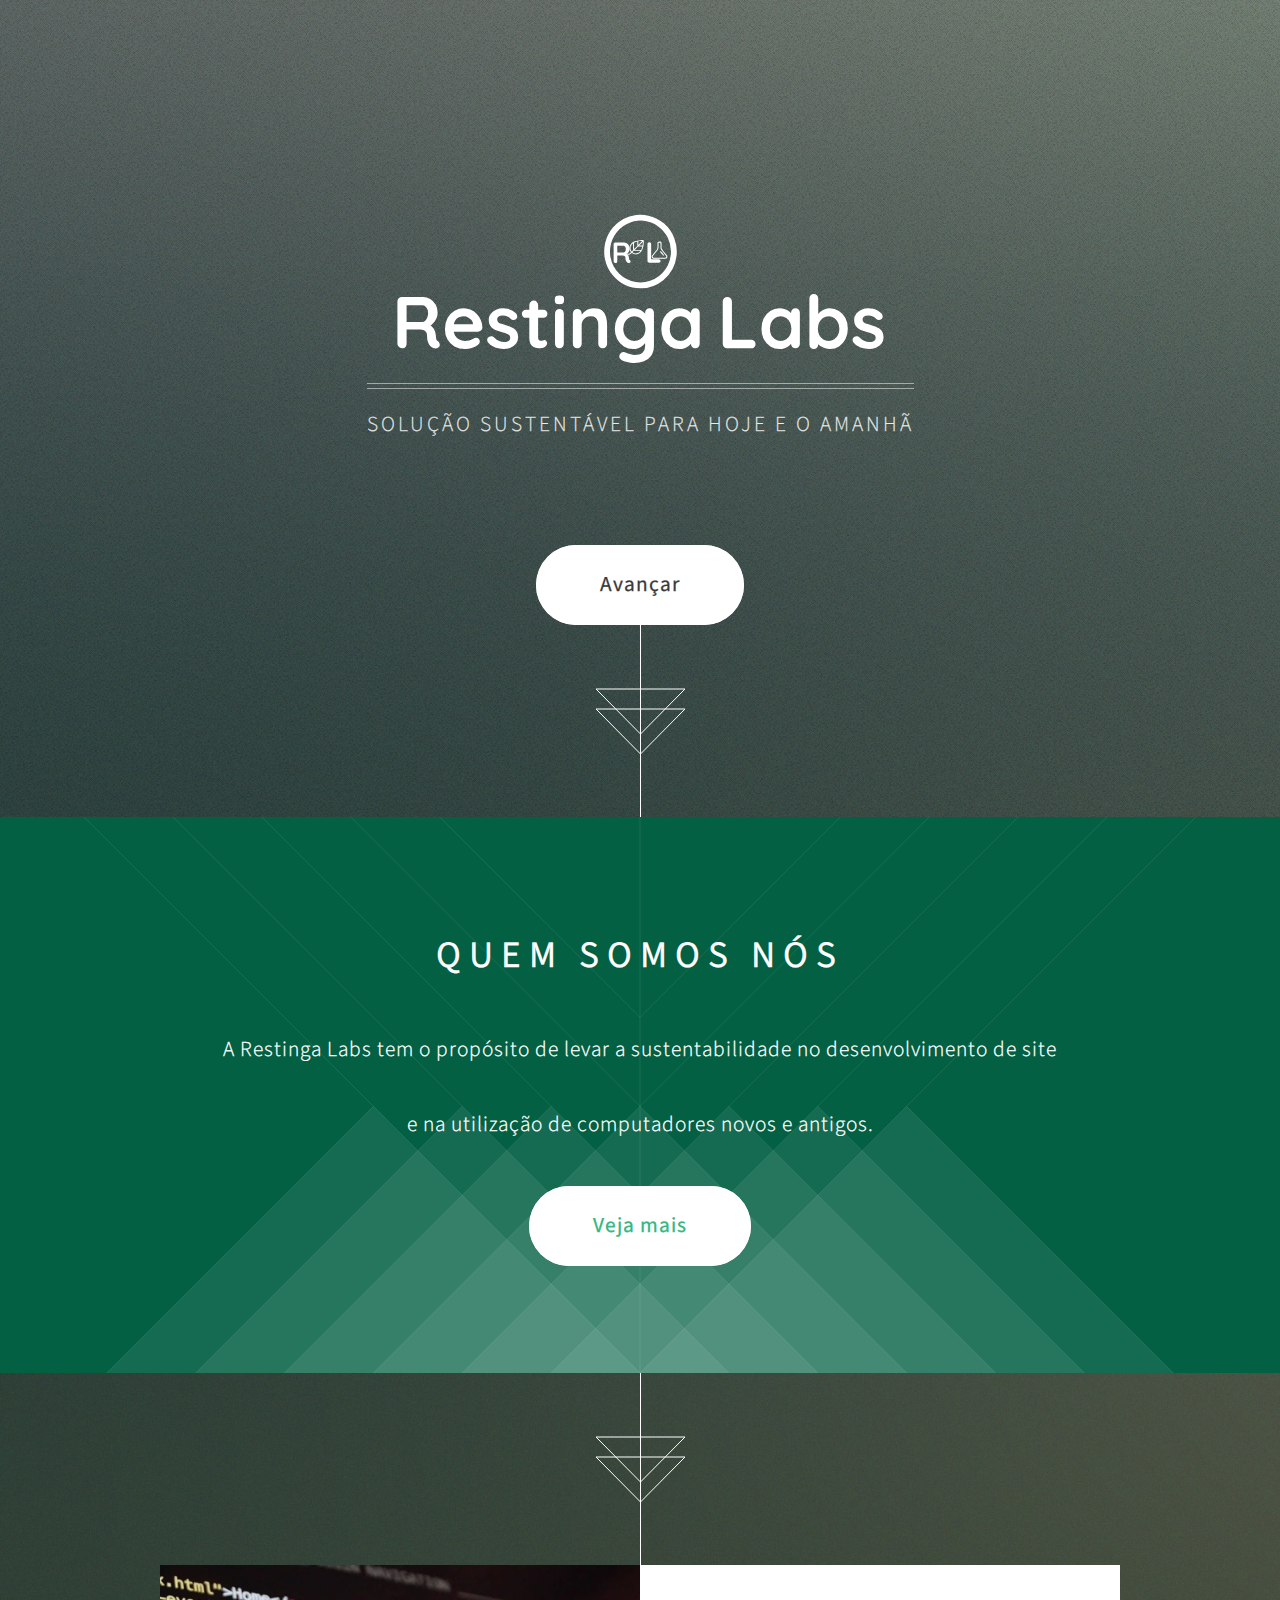
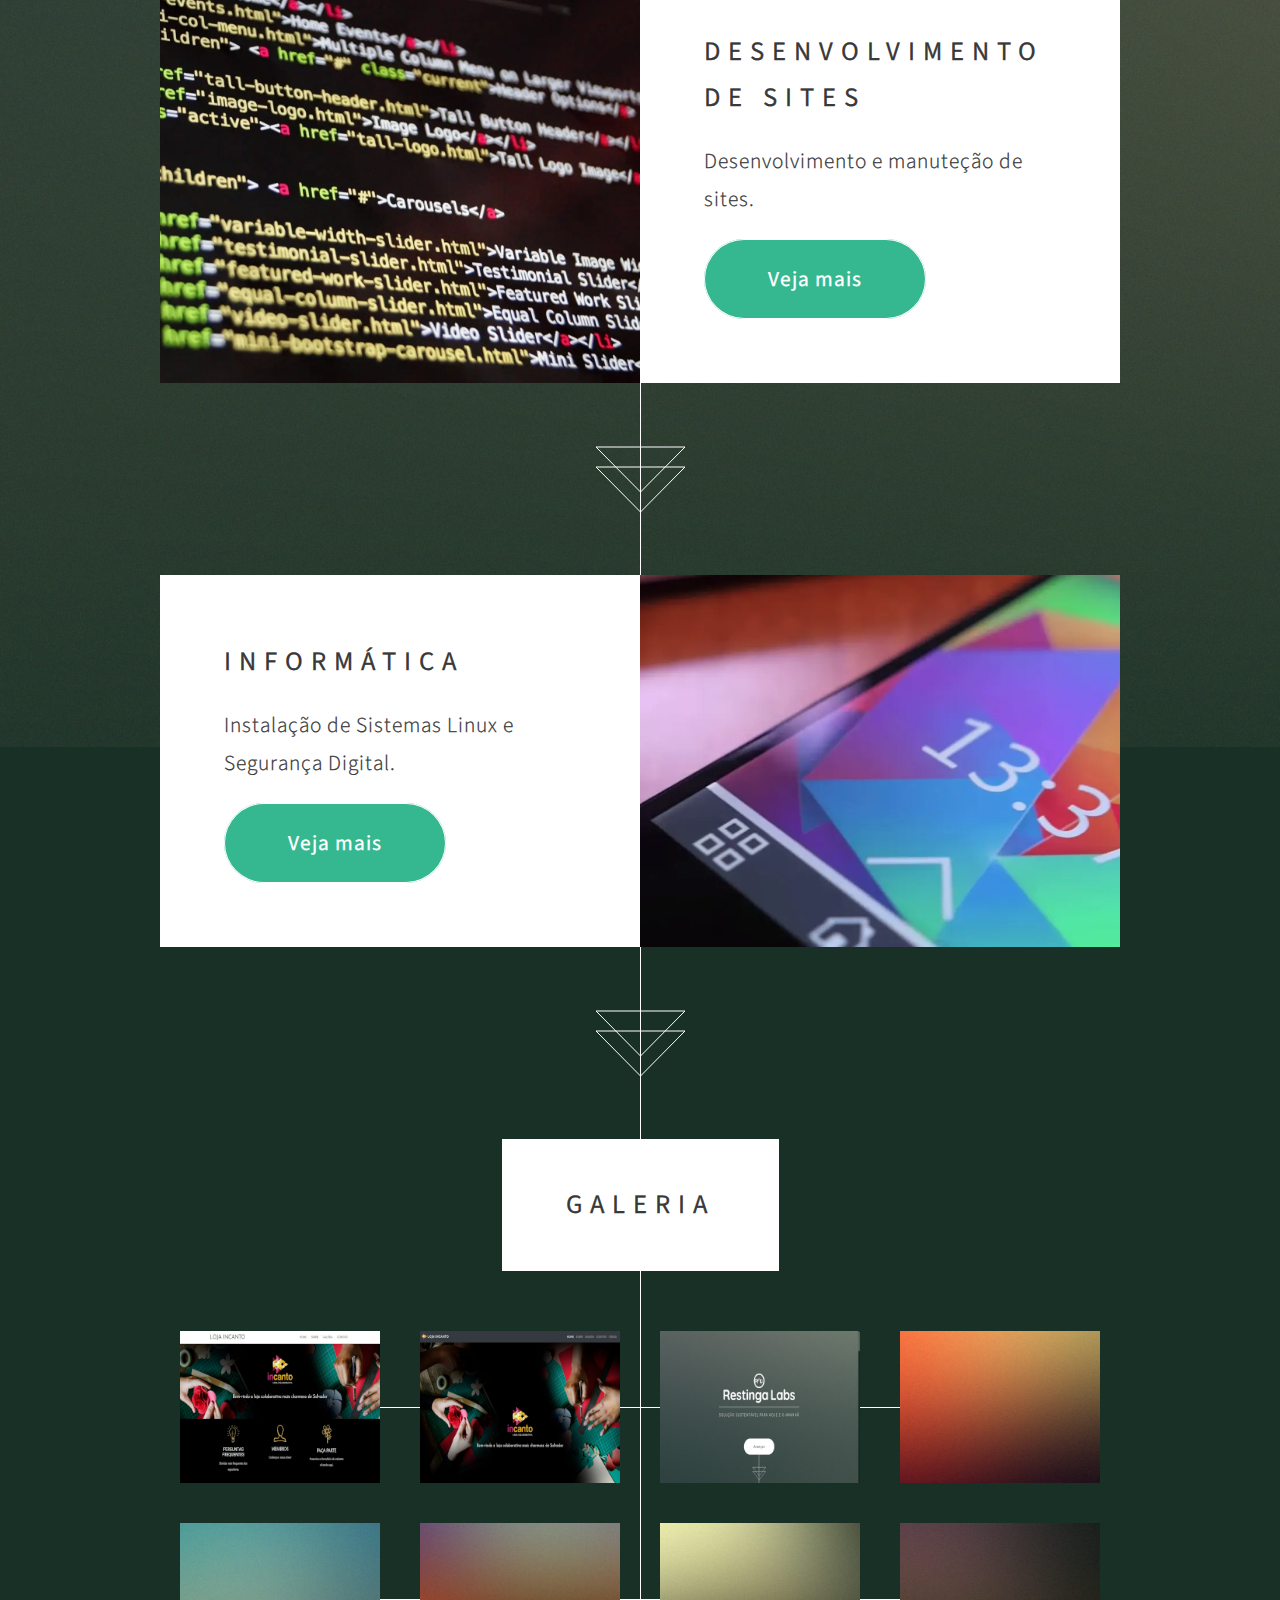
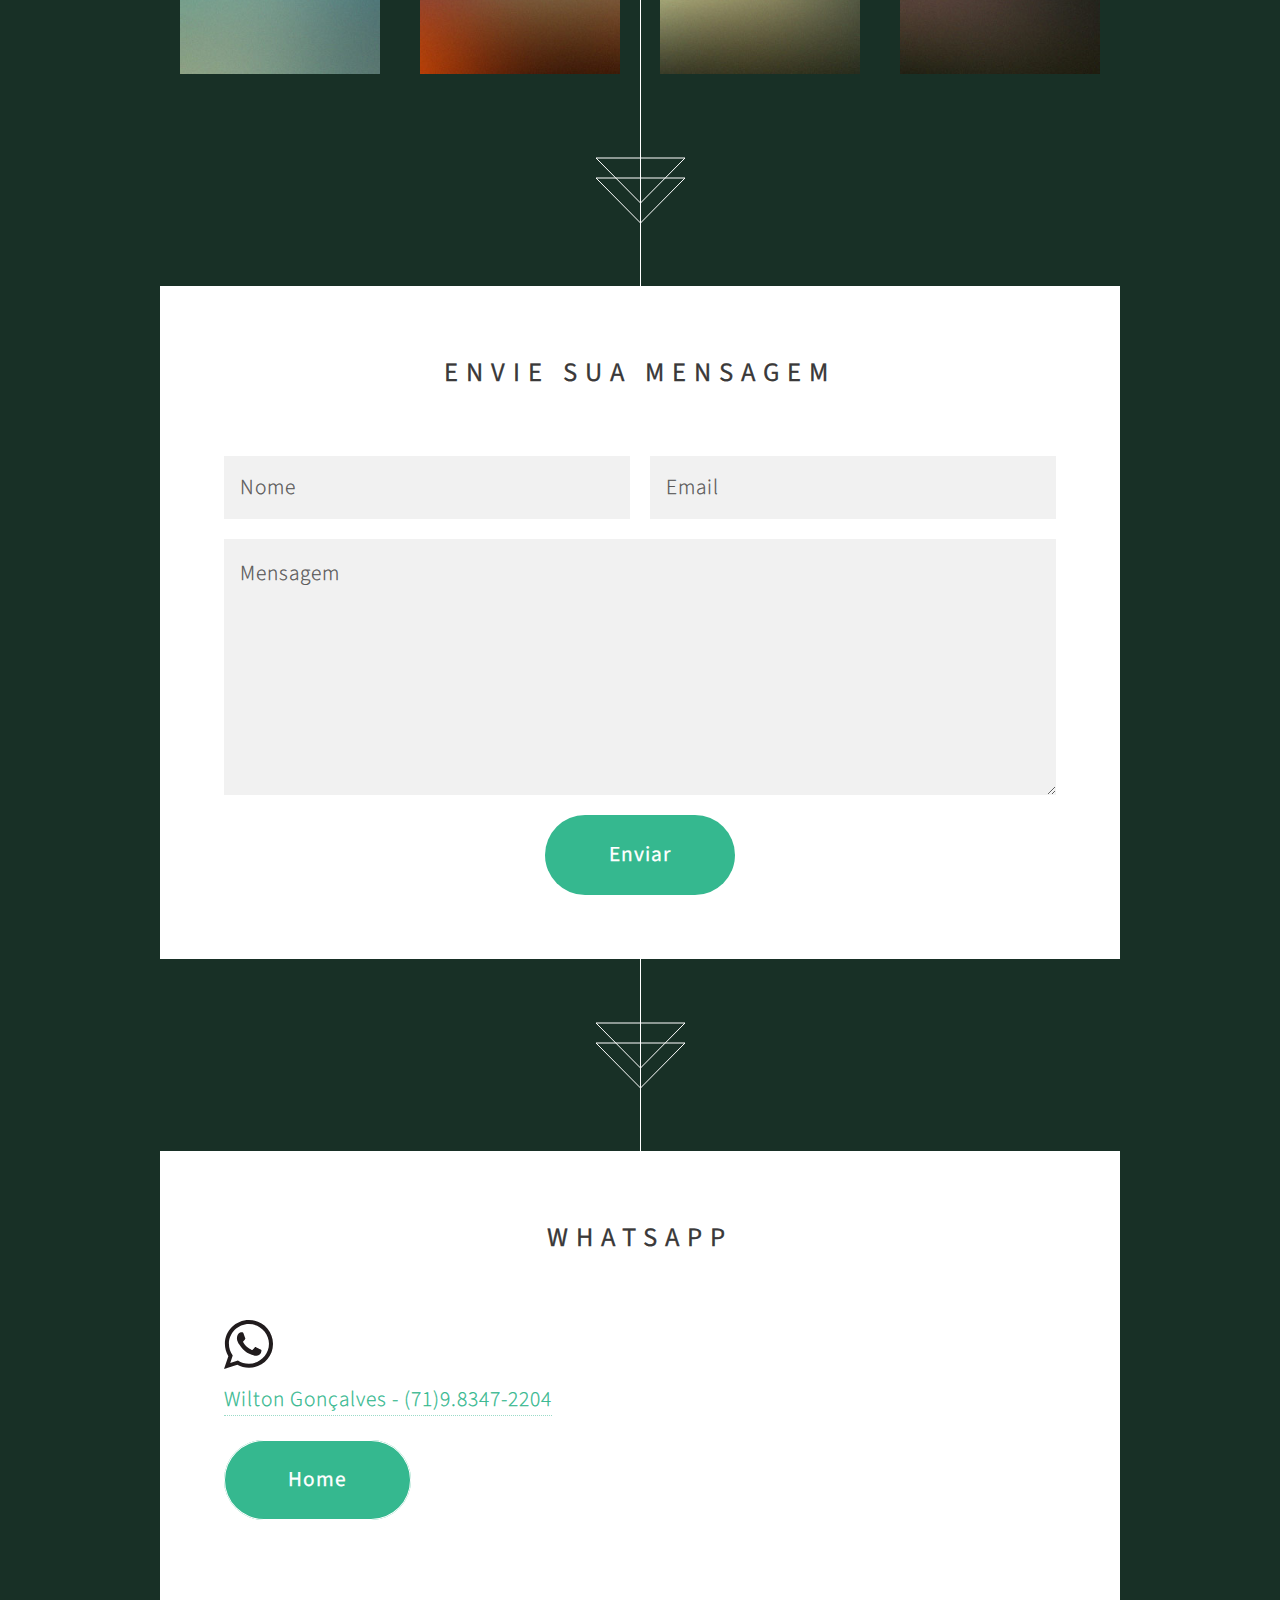
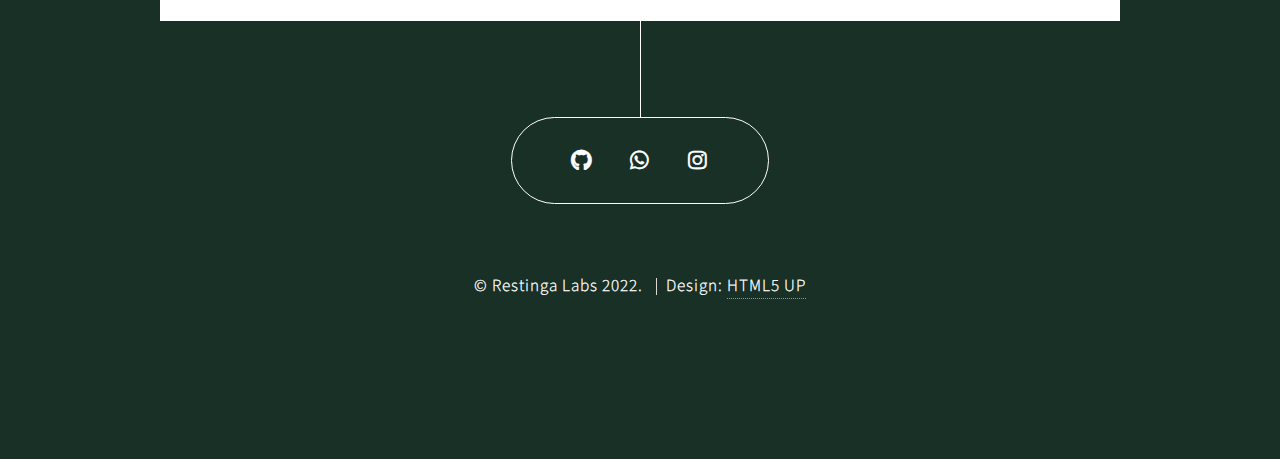
==== commit 2618c482: "Retirando informações de energia solar" ====
--- a/index.html
+++ b/index.html
@@ -49,41 +49,40 @@
     <header>
       <h2>Quem Somos Nós</h2>
     </header>
-    <p>A Restinga Labs tem o propósito de levar a sustentabilidade à sociedade em geral,<br />
-      <br>de forma clara, objetiva e segura, nos ramos de:<br />
-      <br>Energia Fotovoltaica e Informática.
+    <p>A Restinga Labs tem o propósito de levar a sustentabilidade no desenvolvimento de site<br />
+      <br>e na utilização de computadores novos e antigos.<br />
     </p>
     <footer>
-      <a href="#first" class="button style2 scrolly">Veja mais</a>
+      <a href="#web" class="button style2 scrolly">Veja mais</a>
     </footer>
   </section>
 
   <!-- Feature 1 -->
-  <article id="first" class="container box style1 right">
-    <a class="image fit"><img src="images/solar-energy.webp" alt="ceu e paineis" /></a>
+  <article id="web" class="container box style1 right">
+    <a class="image fit"><img src="images/code.webp" alt="Código fonte" /></a>
     <div class="inner">
       <header>
-        <h2>Energia Solar</h2>
+        <h2>Desenvolvimento de Sites</h2>
       </header>
-      <p>Venda, Instalação e Suporte em Energia Fotovoltaica (Energia Solar).</p>
-      <a href="solar.html" class="button style4 scrolly">Veja mais</a>
+      <p>Desenvolvimento e manuteção de sites.</p>
+      <a href="#linux" class="button style4 scrolly">Veja mais</a>
     </div>
   </article>
 
   <!-- Feature 2 -->
-  <article class="container box style1 left">
-    <a class="image fit"><img src="images/code.webp" alt="Código fonte" /></a>
+  <article id="linux" class="container box style1 left">
+    <a class="image fit"><img src="images/informatica/pinephone.webp" alt="Celular" /></a>
     <div class="inner">
       <header>
         <h2>Informática</h2>
       </header>
-      <p>Desenvolvimento de sites, suporte, instalação de Sistemas Linux e Segurança Digital.</p>
-      <a href="info.html" class="button style4 scrolly">Veja mais</a>
+      <p>Instalação de Sistemas Linux e Segurança Digital.</p>
+      <a href="#galeria" class="button style4 scrolly">Veja mais</a>
     </div>
   </article>
 
   <!-- Portfolio -->
-  <article class="container box style2">
+  <article id="galeria" class="container box style2">
     <header>
       <h2>Galeria</h2>
     </header>
@@ -147,6 +146,7 @@
       <p><img src="images/icons/whatsapp.svg" alt="WhatsApp"><br><a
           href="https://api.whatsapp.com/send?phone=557183472204" target="_blank">Wilton Gonçalves - (71)9.8347-2204</a>
       </p>
+      <a href="#header" class="button style4 scrolly">Home</a>
     </div>
     <br>
   </article>
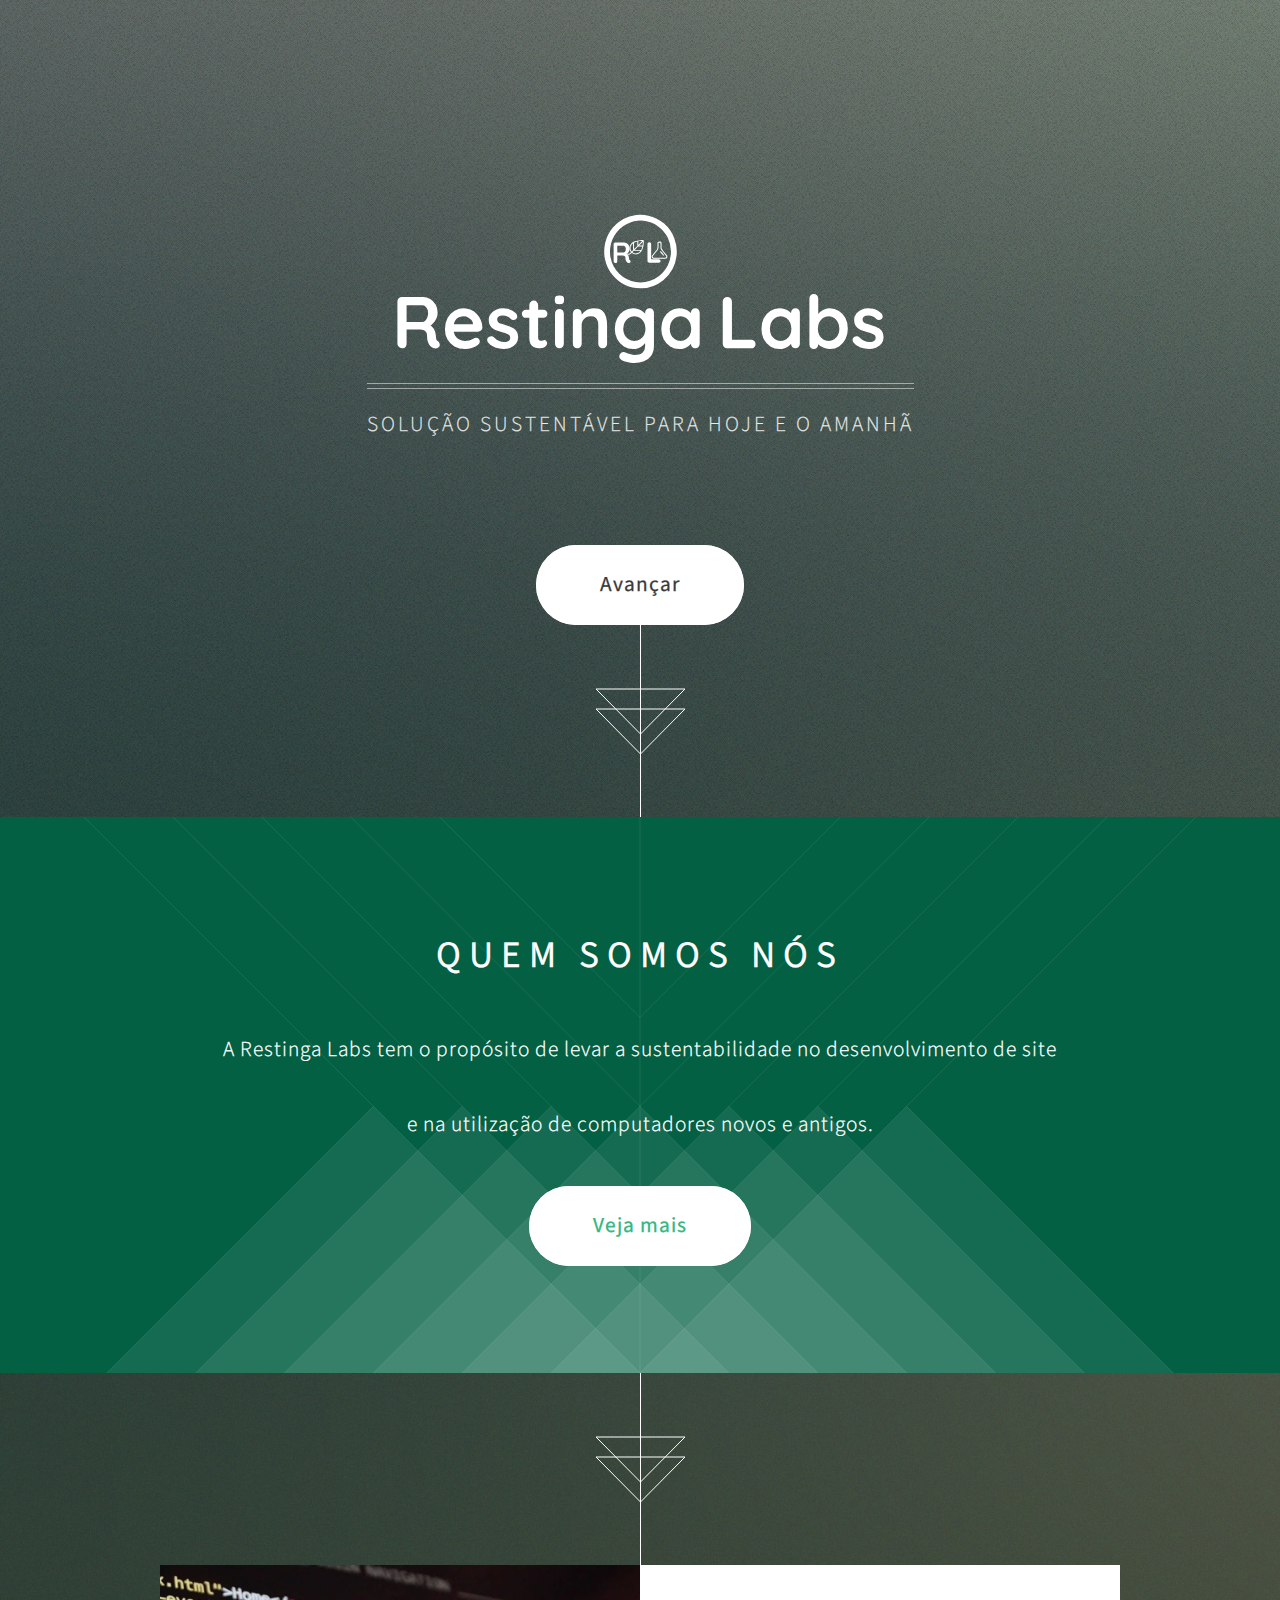
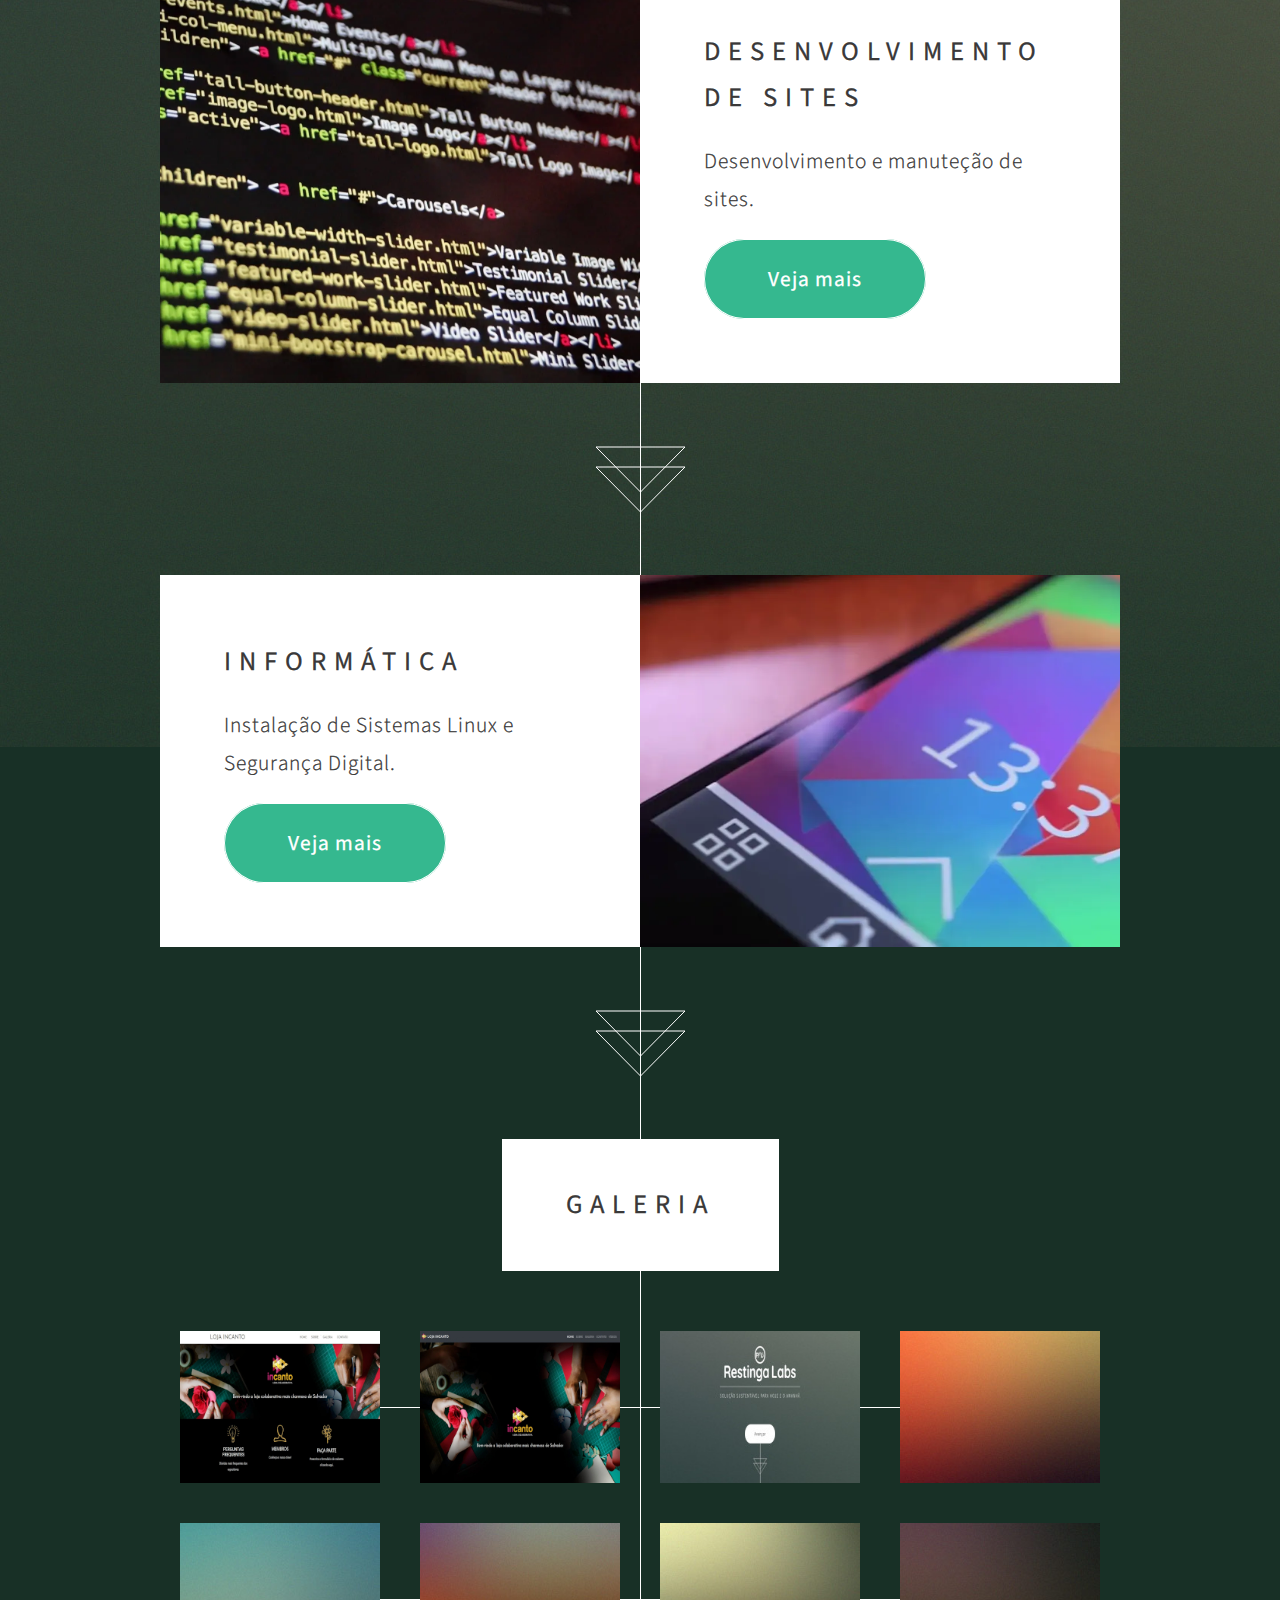
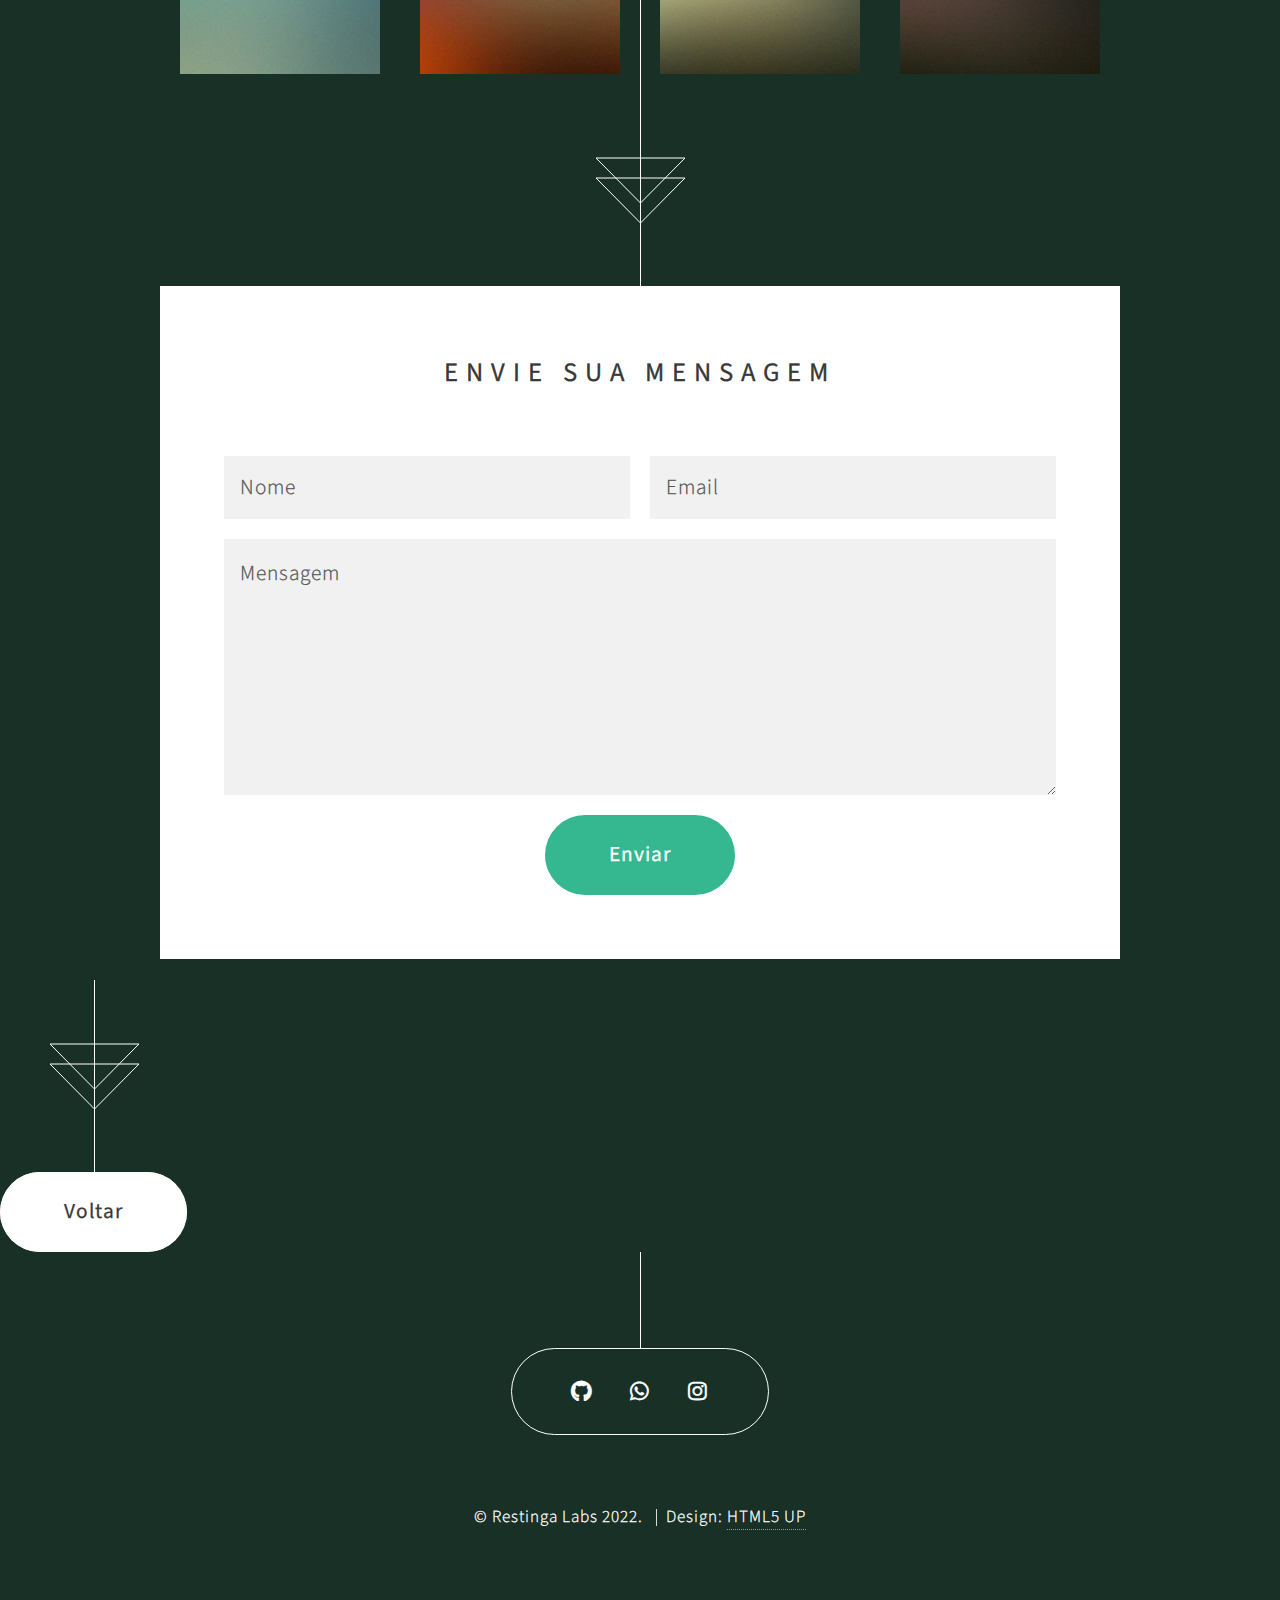
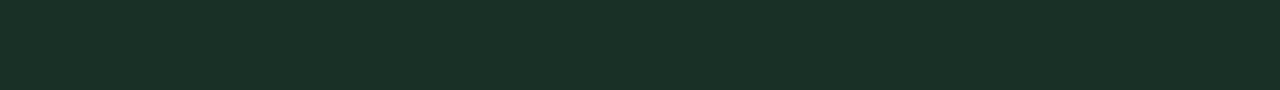
==== commit 8d3c90d2: "Botão voltar" ====
--- a/index.html
+++ b/index.html
@@ -135,22 +135,14 @@
       </div>
     </form>
   </article>
-
-  <!-- Telefone -->
-  <article class="container box style3">
-    <header>
-      <h2>WhatsApp</h2>
-      <br>
-    </header>
-    <div>
-      <p><img src="images/icons/whatsapp.svg" alt="WhatsApp"><br><a
-          href="https://api.whatsapp.com/send?phone=557183472204" target="_blank">Wilton Gonçalves - (71)9.8347-2204</a>
-      </p>
-      <a href="#header" class="button style4 scrolly">Home</a>
-    </div>
-    <br>
-  </article>
   <!-- Contact -->
+  
+  <!-- Voltar -->
+  <section id="voltar">
+    <footer>
+      <a href="#header" class="button box style2 scrolly">Voltar</a>
+    </footer>
+  </section>
 
   <!-- Footer -->
   <section id="footer">
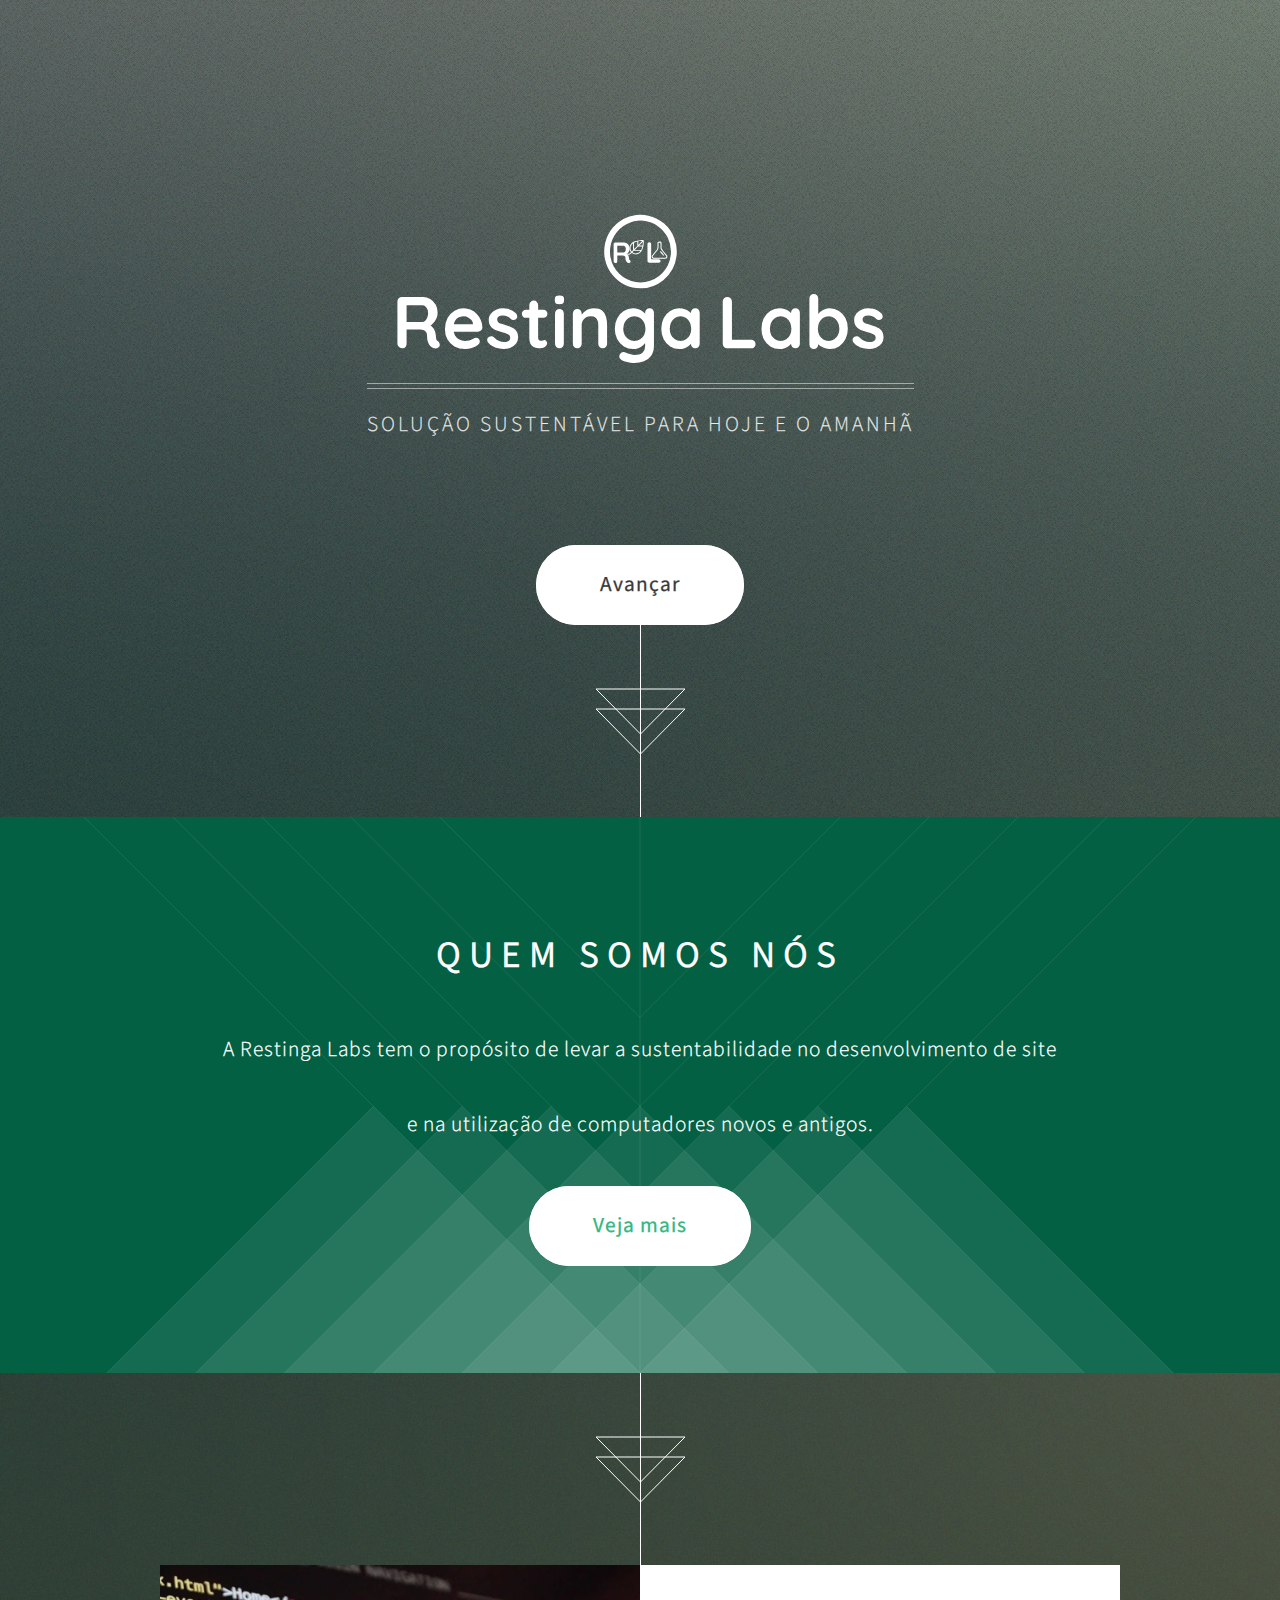
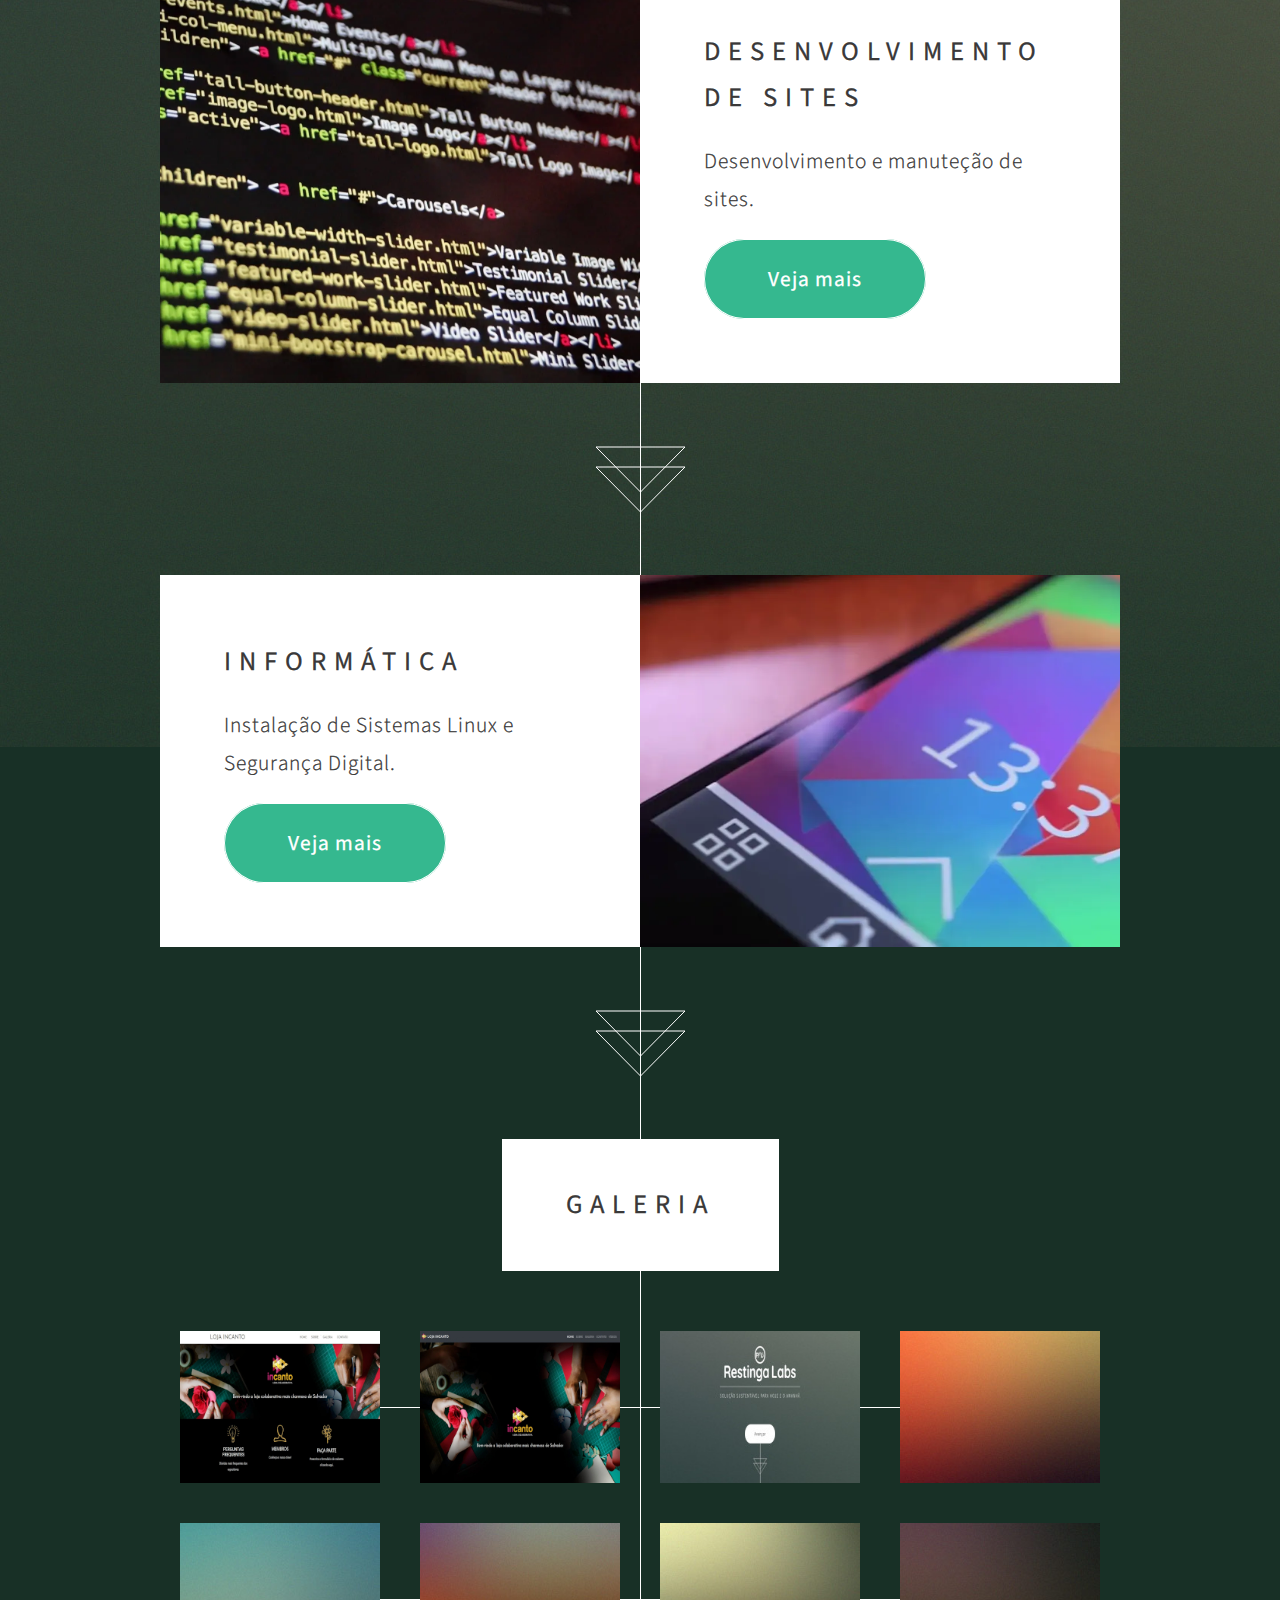
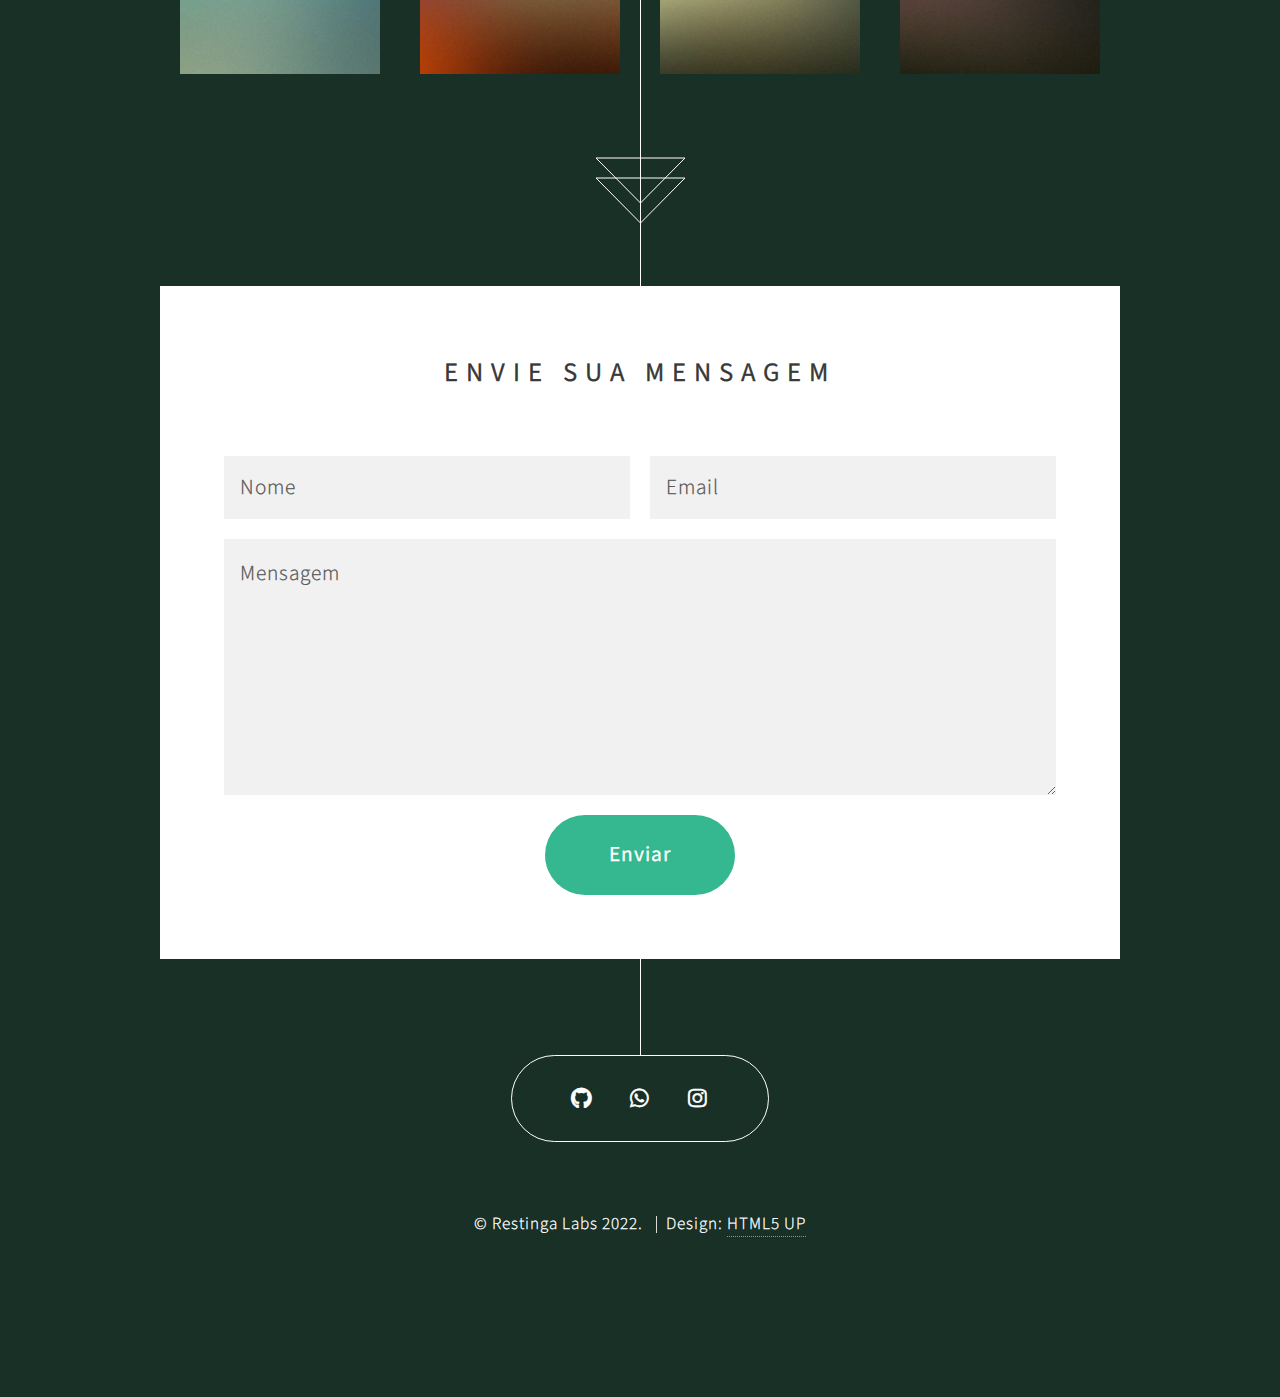
==== commit 29cab7c7: "Botão voltar comentado" ====
--- a/index.html
+++ b/index.html
@@ -136,13 +136,13 @@
     </form>
   </article>
   <!-- Contact -->
-  
+
   <!-- Voltar -->
-  <section id="voltar">
-    <footer>
-      <a href="#header" class="button box style2 scrolly">Voltar</a>
-    </footer>
-  </section>
+  <!-- <section id="voltar"> -->
+  <!--   <footer> -->
+  <!--     <a href="#header" class="button box style2 scrolly">Voltar</a> -->
+  <!--   </footer> -->
+  <!-- </section> -->
 
   <!-- Footer -->
   <section id="footer">
--- a/assets/css/main.css
+++ b/assets/css/main.css
@@ -209,7 +209,7 @@
 		}
 
 	footer {
-		margin-top: 1em;
+		margin-top: 0;
 	}
 
 	br.clear {
@@ -2663,4 +2663,22 @@
 				opacity: 0.5;
 			}
 
-	}
+		/* Voltar */
+
+			.voltar {
+		position: center;
+		margin-top: 9em;
+		margin-bottom: 0;
+				padding: 3em 2em 3em 2em;
+				background-size: auto 150%;
+			}
+
+				/* #voltar header {
+					margin: 0 0 1em 0;
+				}
+
+					#voltar header h2 {
+						font-size: 1.5em;
+						letter-spacing: 0px;
+					} */
+	}
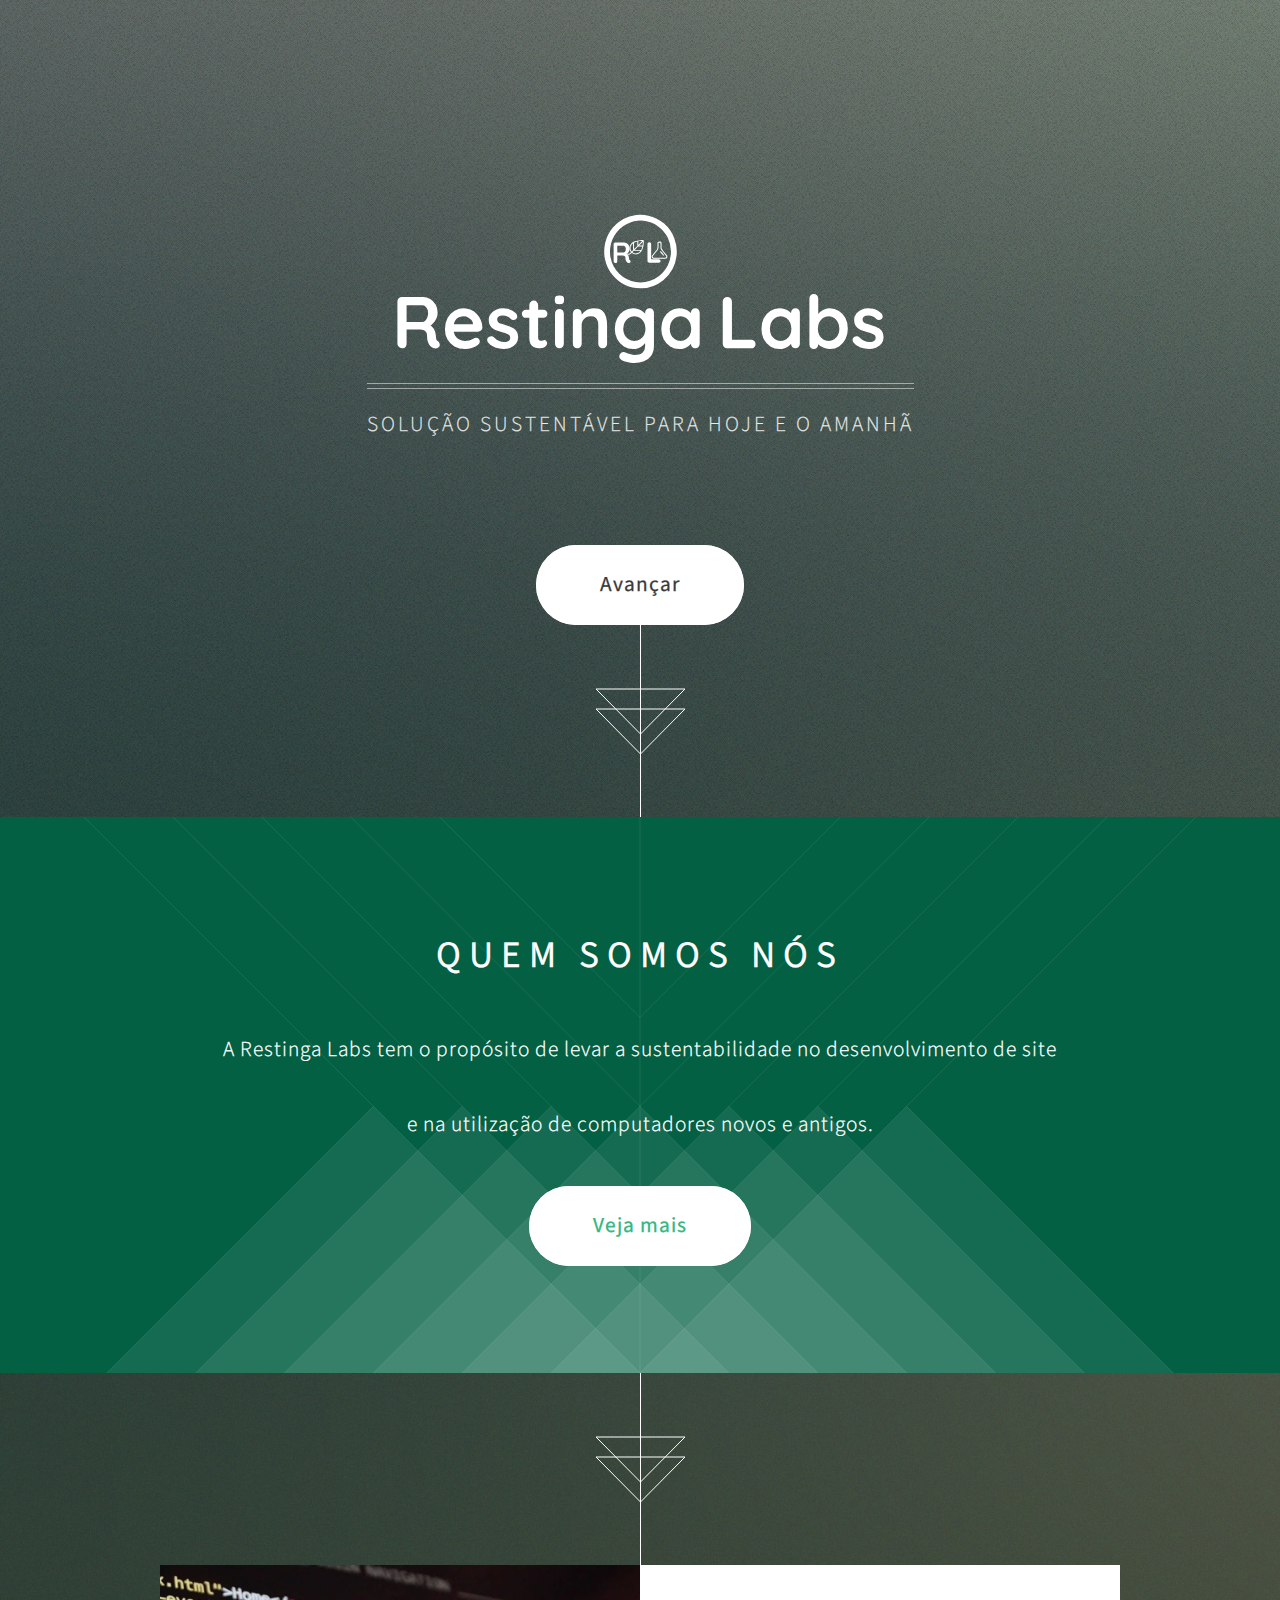
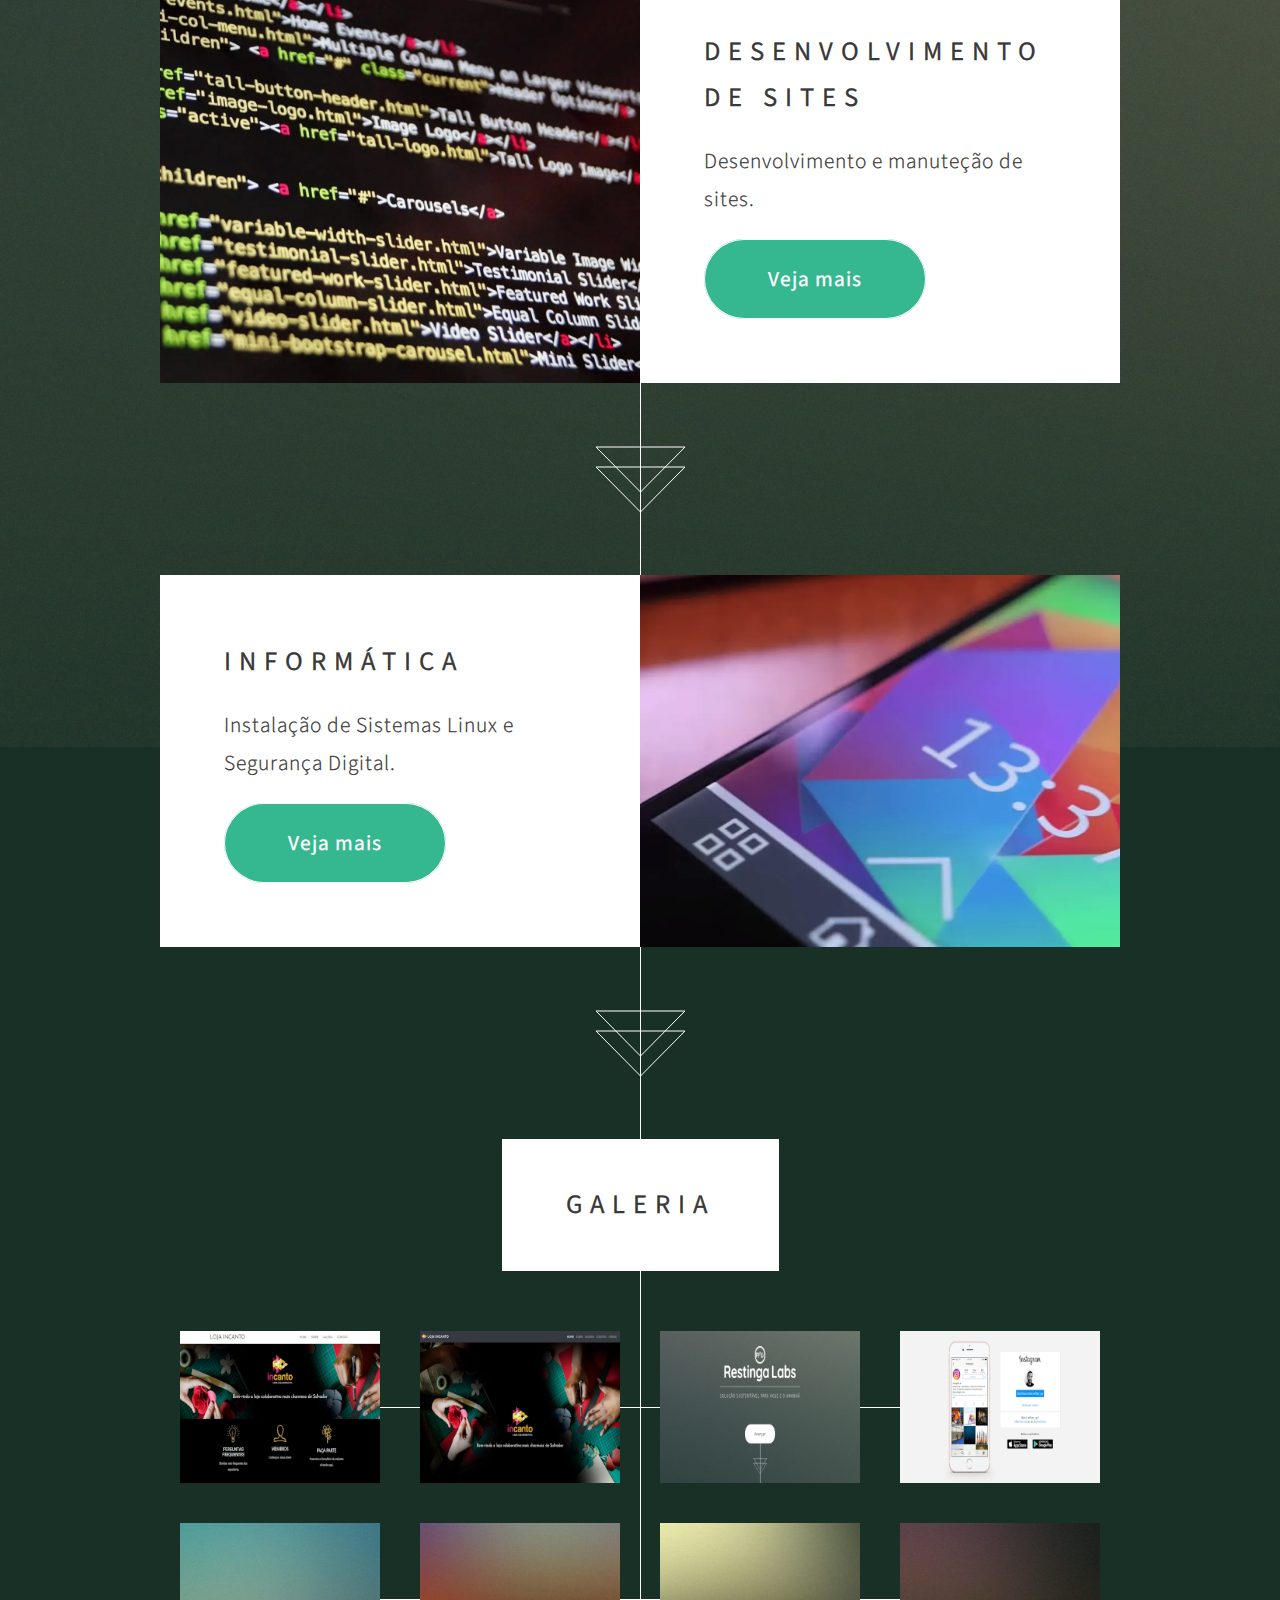
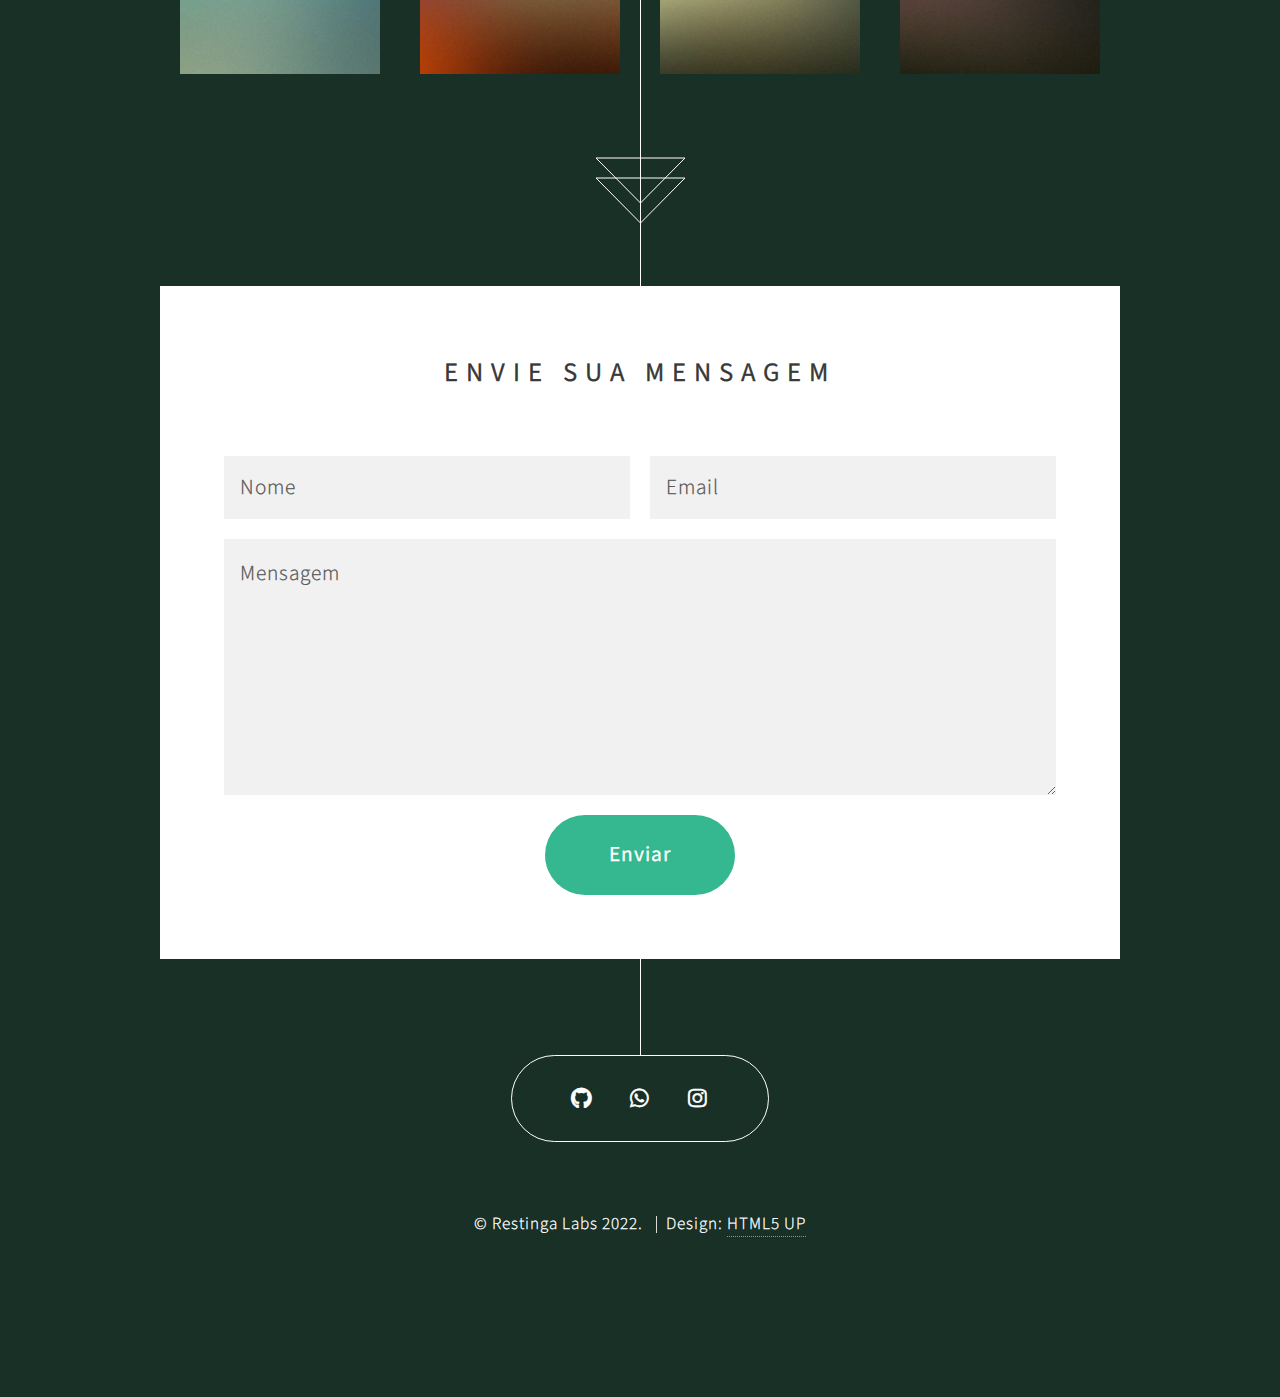
==== commit bf752f54: "Instagram" ====
--- a/index.html
+++ b/index.html
@@ -25,10 +25,8 @@
     <link rel="stylesheet" href="assets/css/noscript.css" />
   </noscript>
   <link rel="icon" href="/images/icons/logo-reslab.svg" sizes="48x48">
-  <meta name="description"
-    content="Solução em Energia Solar, Elétrica, Sistema de Proteção contra Descarga Atmosférica, Manuteção e Comissionamento de Subestação de 13,8 KV, Desenvolvimento de Sites, Suporte em Linux " />
-  <meta name="keywords"
-    content="restinga labs, energia solar, energia fotovoltaica, venda de kits fotovoltaico, instalação, manutenção, sistema de proteção contra descarga atmosférica, spda, elétrica, baixa tensão, subestação, linux, desenvolvimento de sites" />
+  <meta name="description" content="Desenvolvimento e Suporte de Sites, Suporte em Linux" />
+  <meta name="keywords" content="restinga labs, linux, desenvolvimento de sites, html, css, svg, segurança digital" />
 </head>
 
 <body class="is-preload">
@@ -94,7 +92,7 @@
               src="images/thumbs/site-incanto-novo.jpg" alt="" title="Atualização do Site da Loja Incanto" /></a></div>
         <div class="col-3 col-12-mobile"><a href="images/fulls/site-restinga.jpg" class="image fit"><img
               src="images/thumbs/site-restinga.jpg" alt="" title="Nosso site" /></a></div>
-        <div class="col-3 col-12-mobile"><a href="images/fulls/04.jpg" class="image fit"><img src="images/thumbs/04.jpg"
+        <div class="col-3 col-12-mobile"><a href="images/fulls/instagram.jpg" class="image fit"><img src="images/thumbs/instagram.jpg"
               alt="" title="I'll have a cup of Disneyland, please" /></a></div>
       </div>
       <div class="row gtr-0">
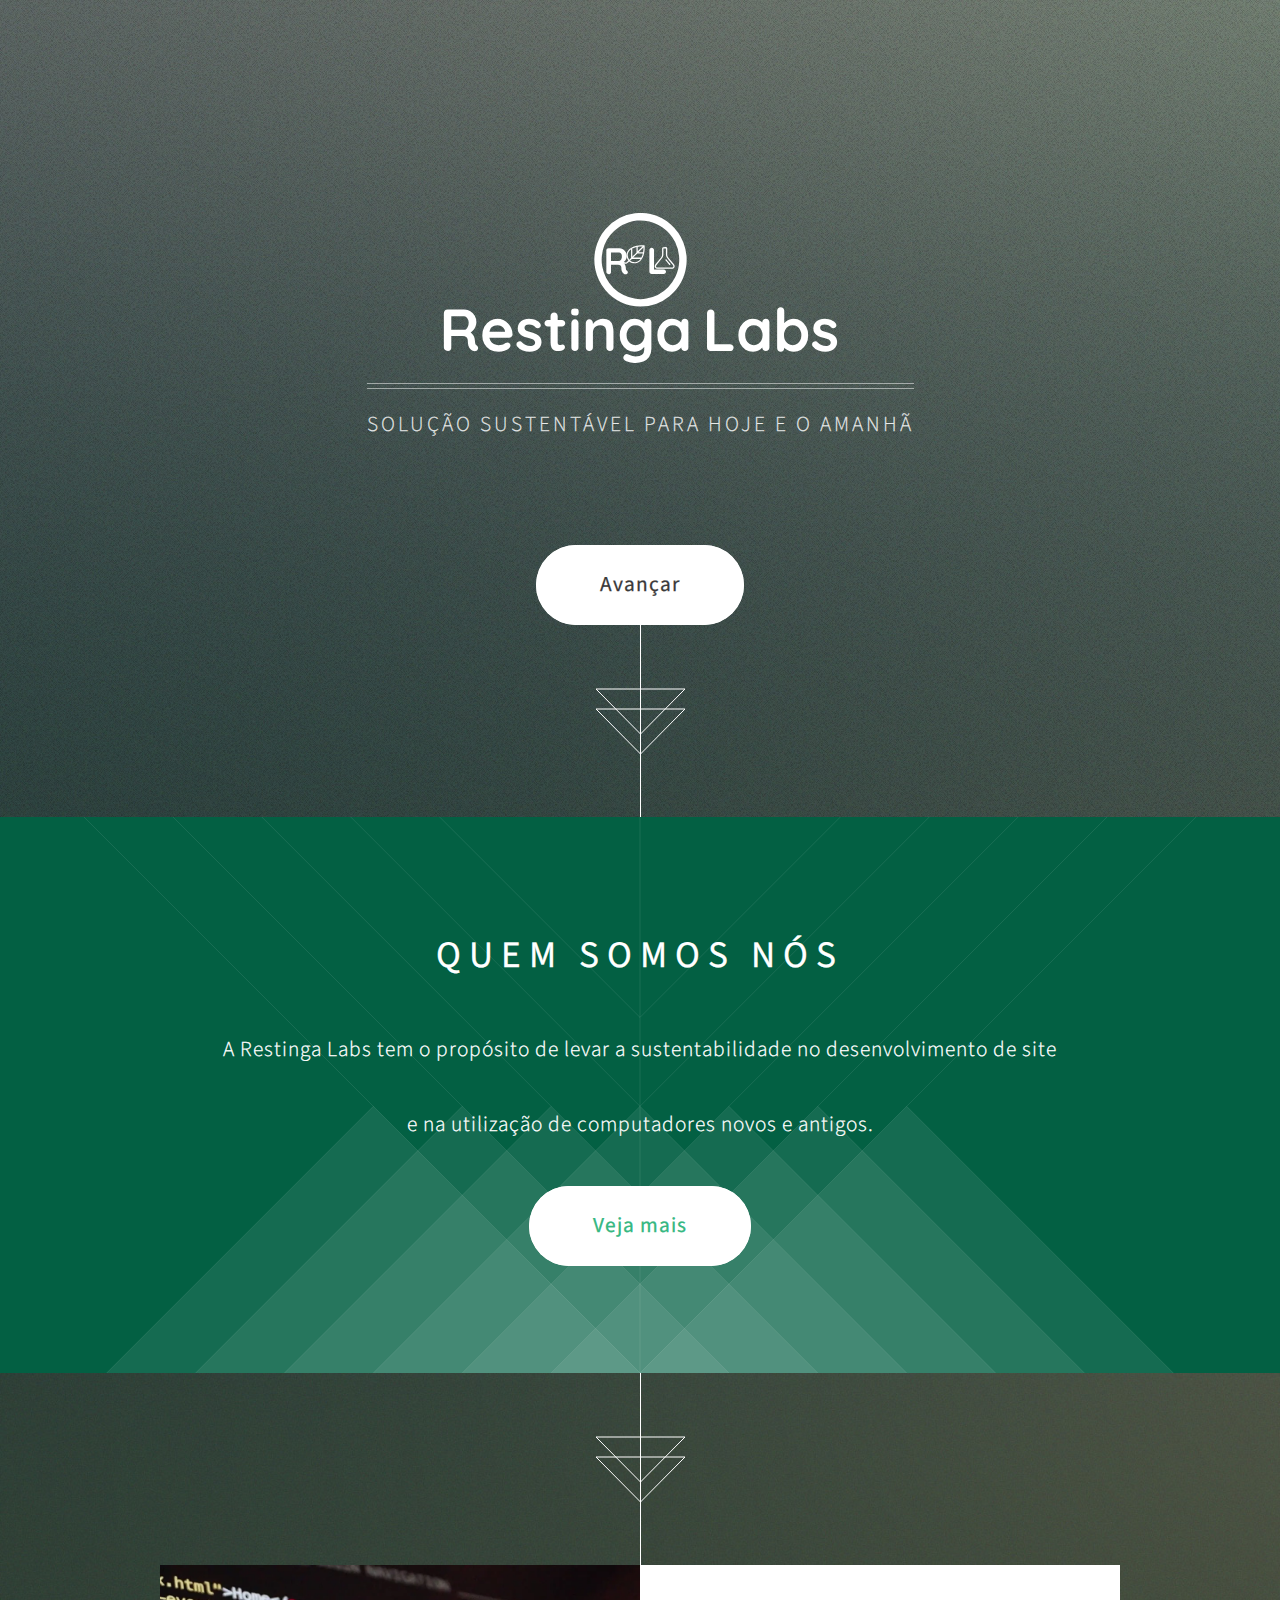
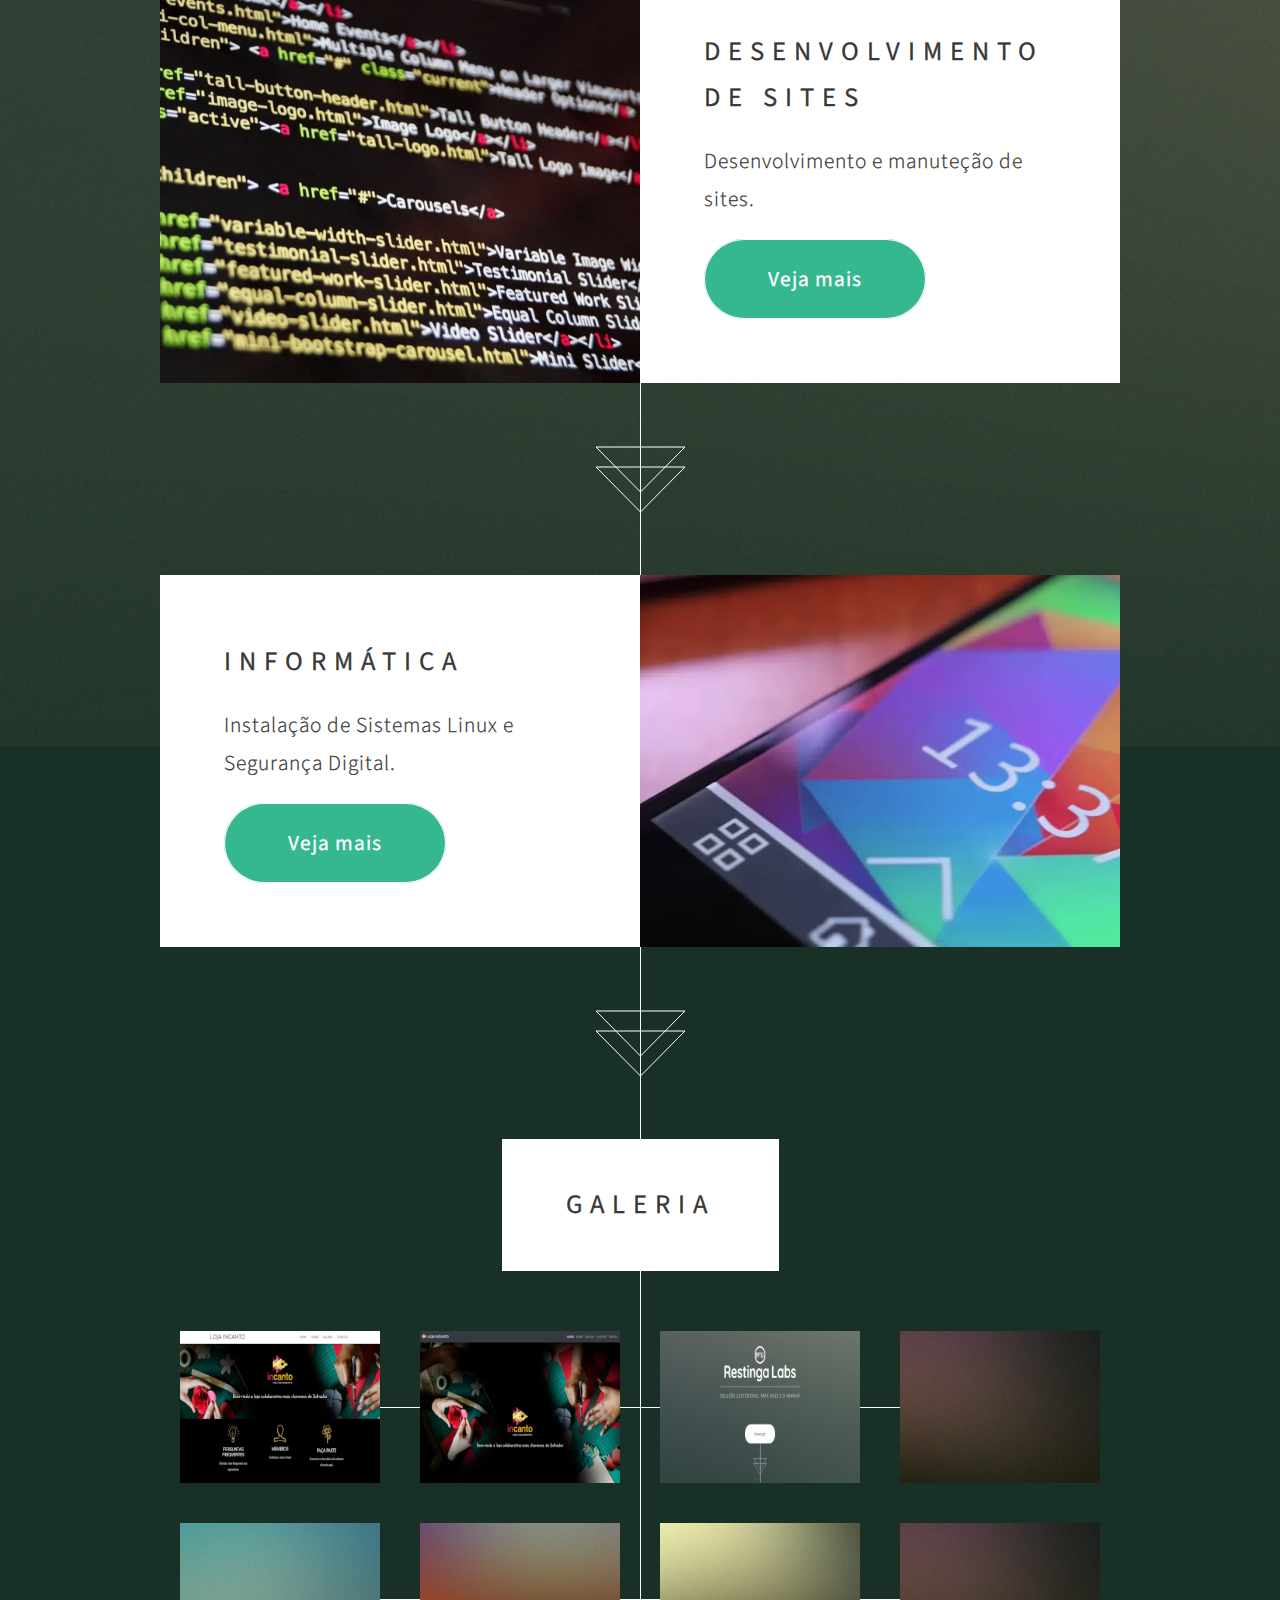
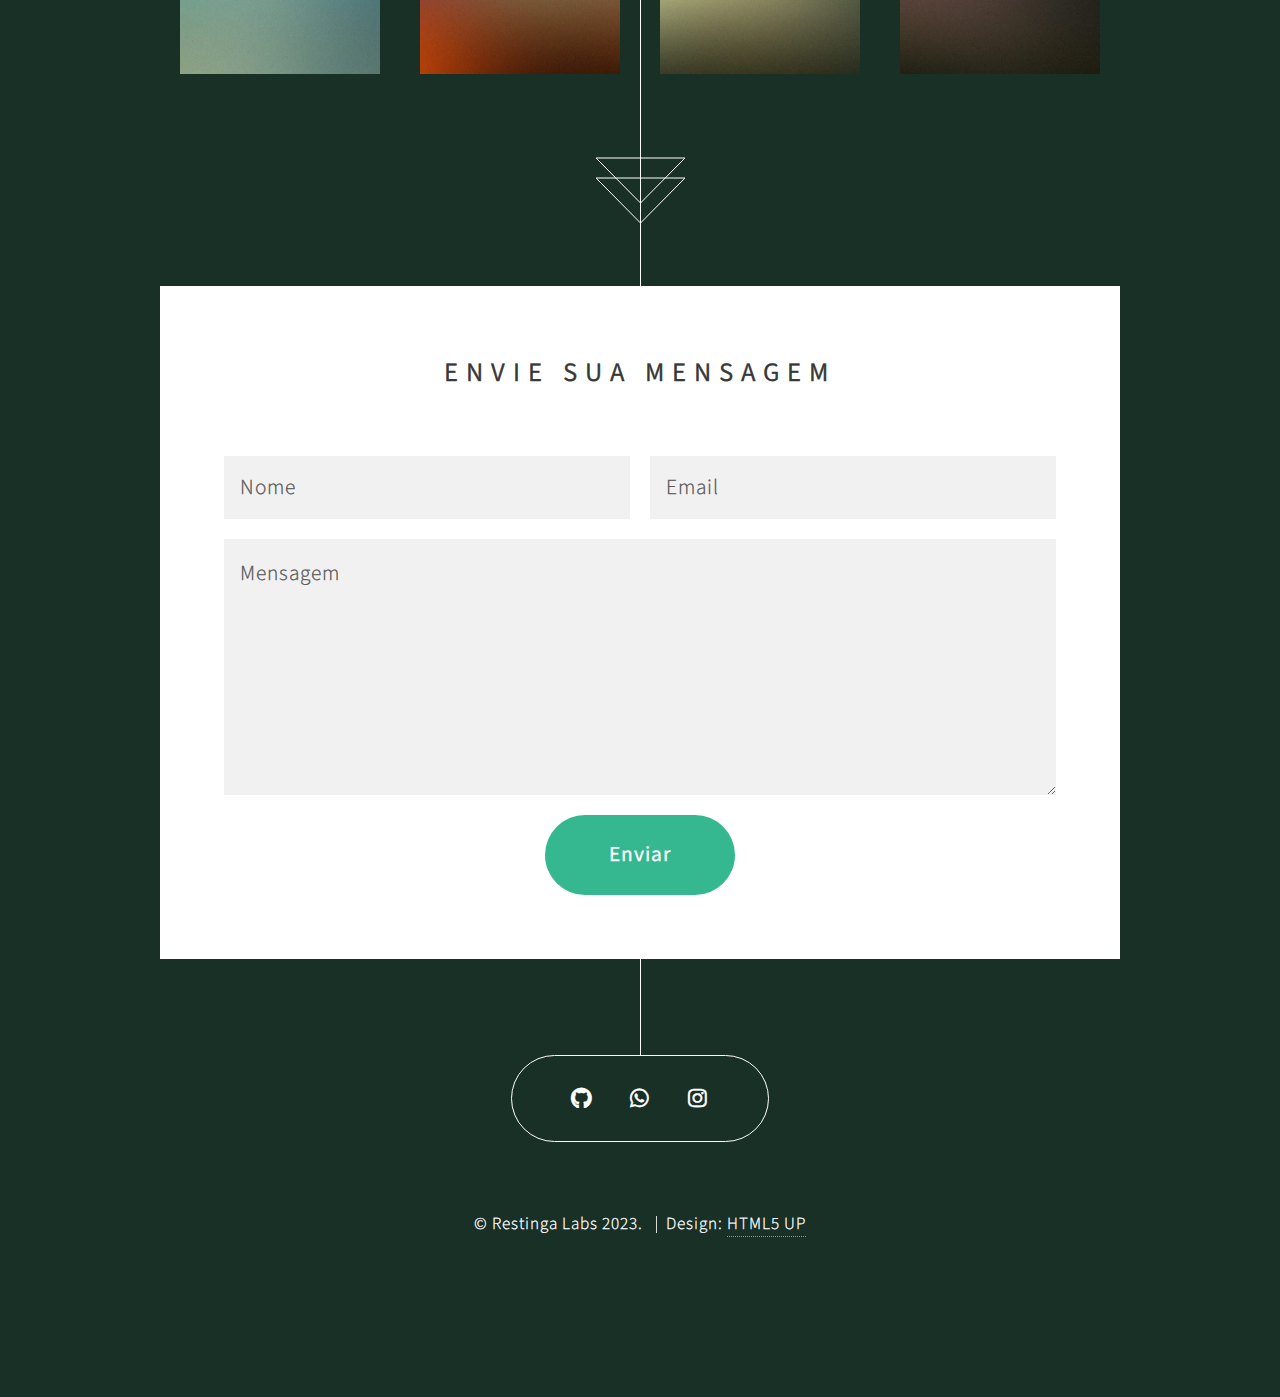
==== commit 65b2a388: "Alteração da logo e ano do site" ====
--- a/index.html
+++ b/index.html
@@ -34,7 +34,7 @@
   <!-- Header -->
   <section id="header">
     <header>
-      <img src="images/nome-reslab.svg" alt="Logo e nome da Restinga Labs" width="100%" height="150px" width="150px">
+      <img src="images/nome.svg" alt="Logo e nome da Restinga Labs" width="100%" height="150px" width="150px">
       <p>Solução sustentável para hoje e o amanhã</p>
     </header>
     <footer>
@@ -92,7 +92,7 @@
               src="images/thumbs/site-incanto-novo.jpg" alt="" title="Atualização do Site da Loja Incanto" /></a></div>
         <div class="col-3 col-12-mobile"><a href="images/fulls/site-restinga.jpg" class="image fit"><img
               src="images/thumbs/site-restinga.jpg" alt="" title="Nosso site" /></a></div>
-        <div class="col-3 col-12-mobile"><a href="images/fulls/instagram.jpg" class="image fit"><img src="images/thumbs/instagram.jpg"
+        <div class="col-3 col-12-mobile"><a href="images/fulls/08.jpg" class="image fit"><img src="images/thumbs/08.jpg"
               alt="" title="I'll have a cup of Disneyland, please" /></a></div>
       </div>
       <div class="row gtr-0">
@@ -154,7 +154,7 @@
     </ul>
     <div class="copyright">
       <ul class="menu">
-        <li>&copy; Restinga Labs 2022.</li>
+        <li>&copy; Restinga Labs 2023.</li>
         <li>Design: <a href="http://html5up.net" target="_blank">HTML5 UP</a></li>
       </ul>
     </div>
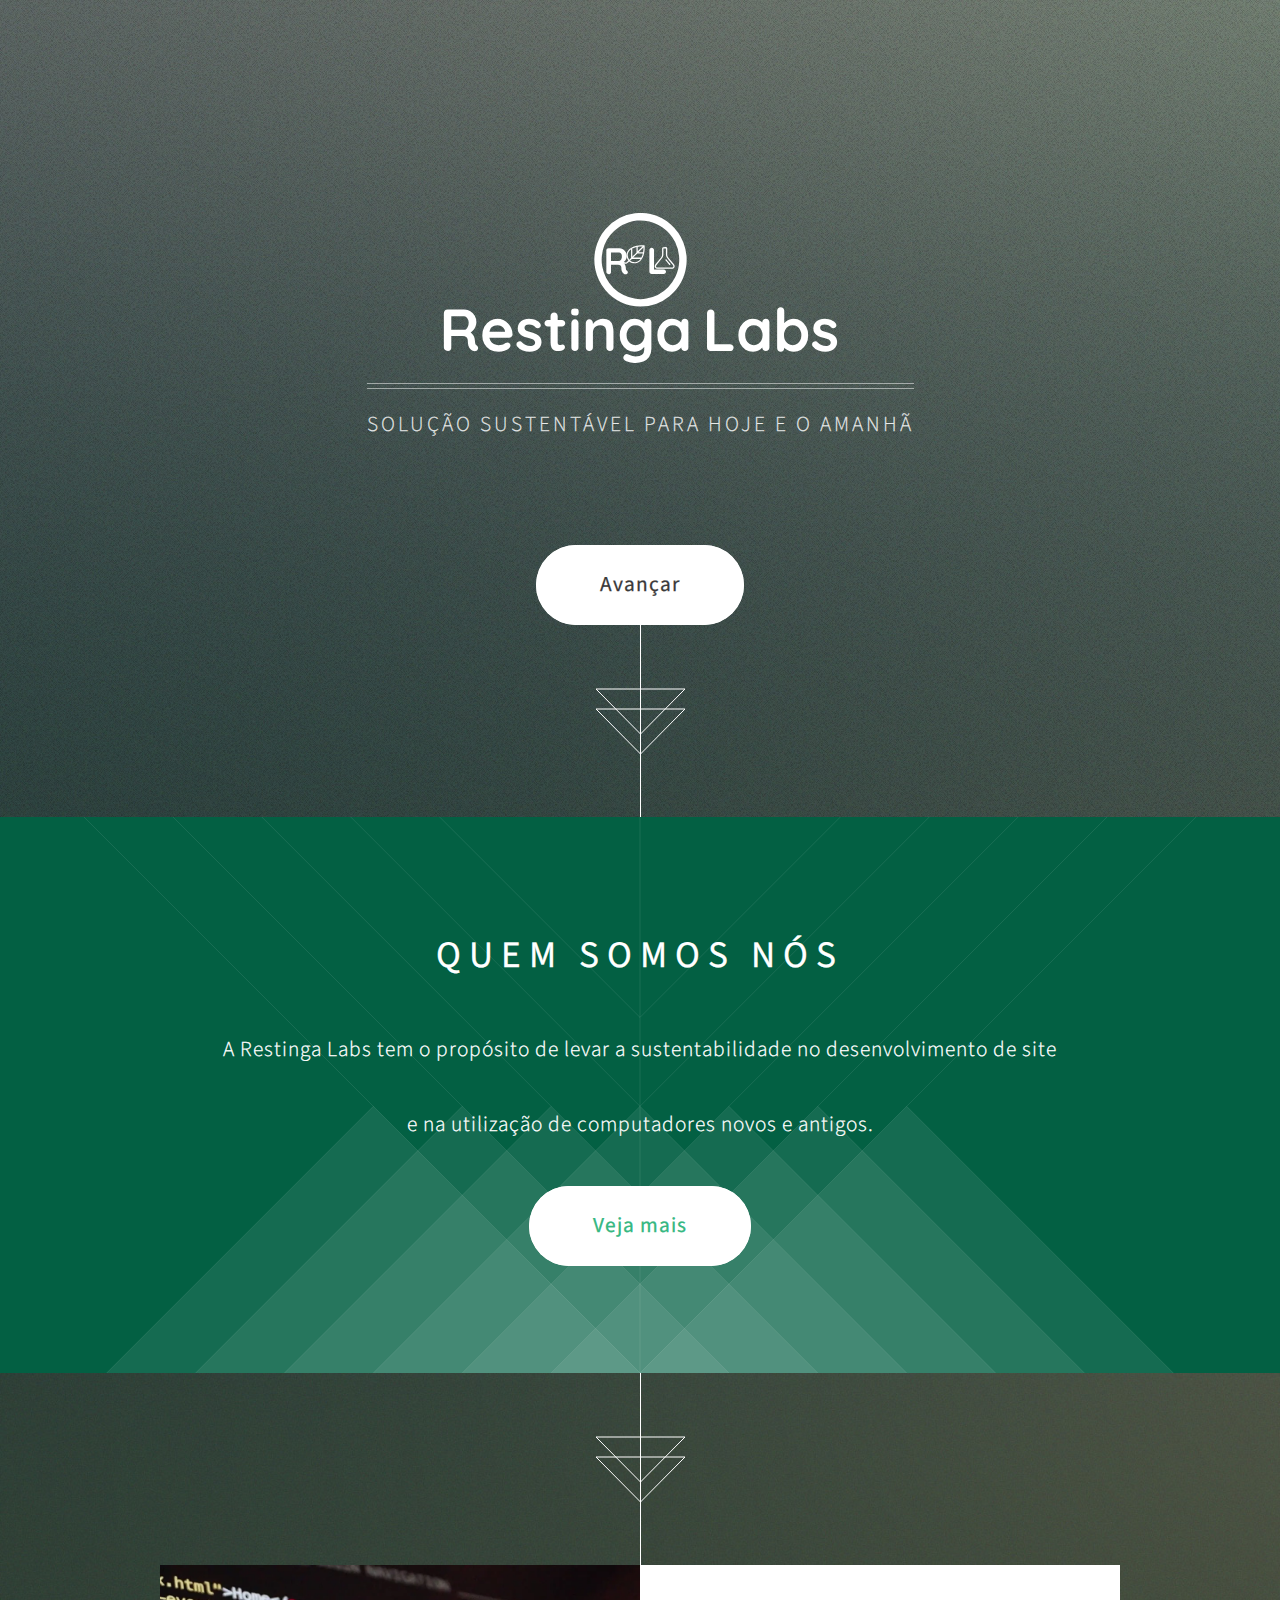
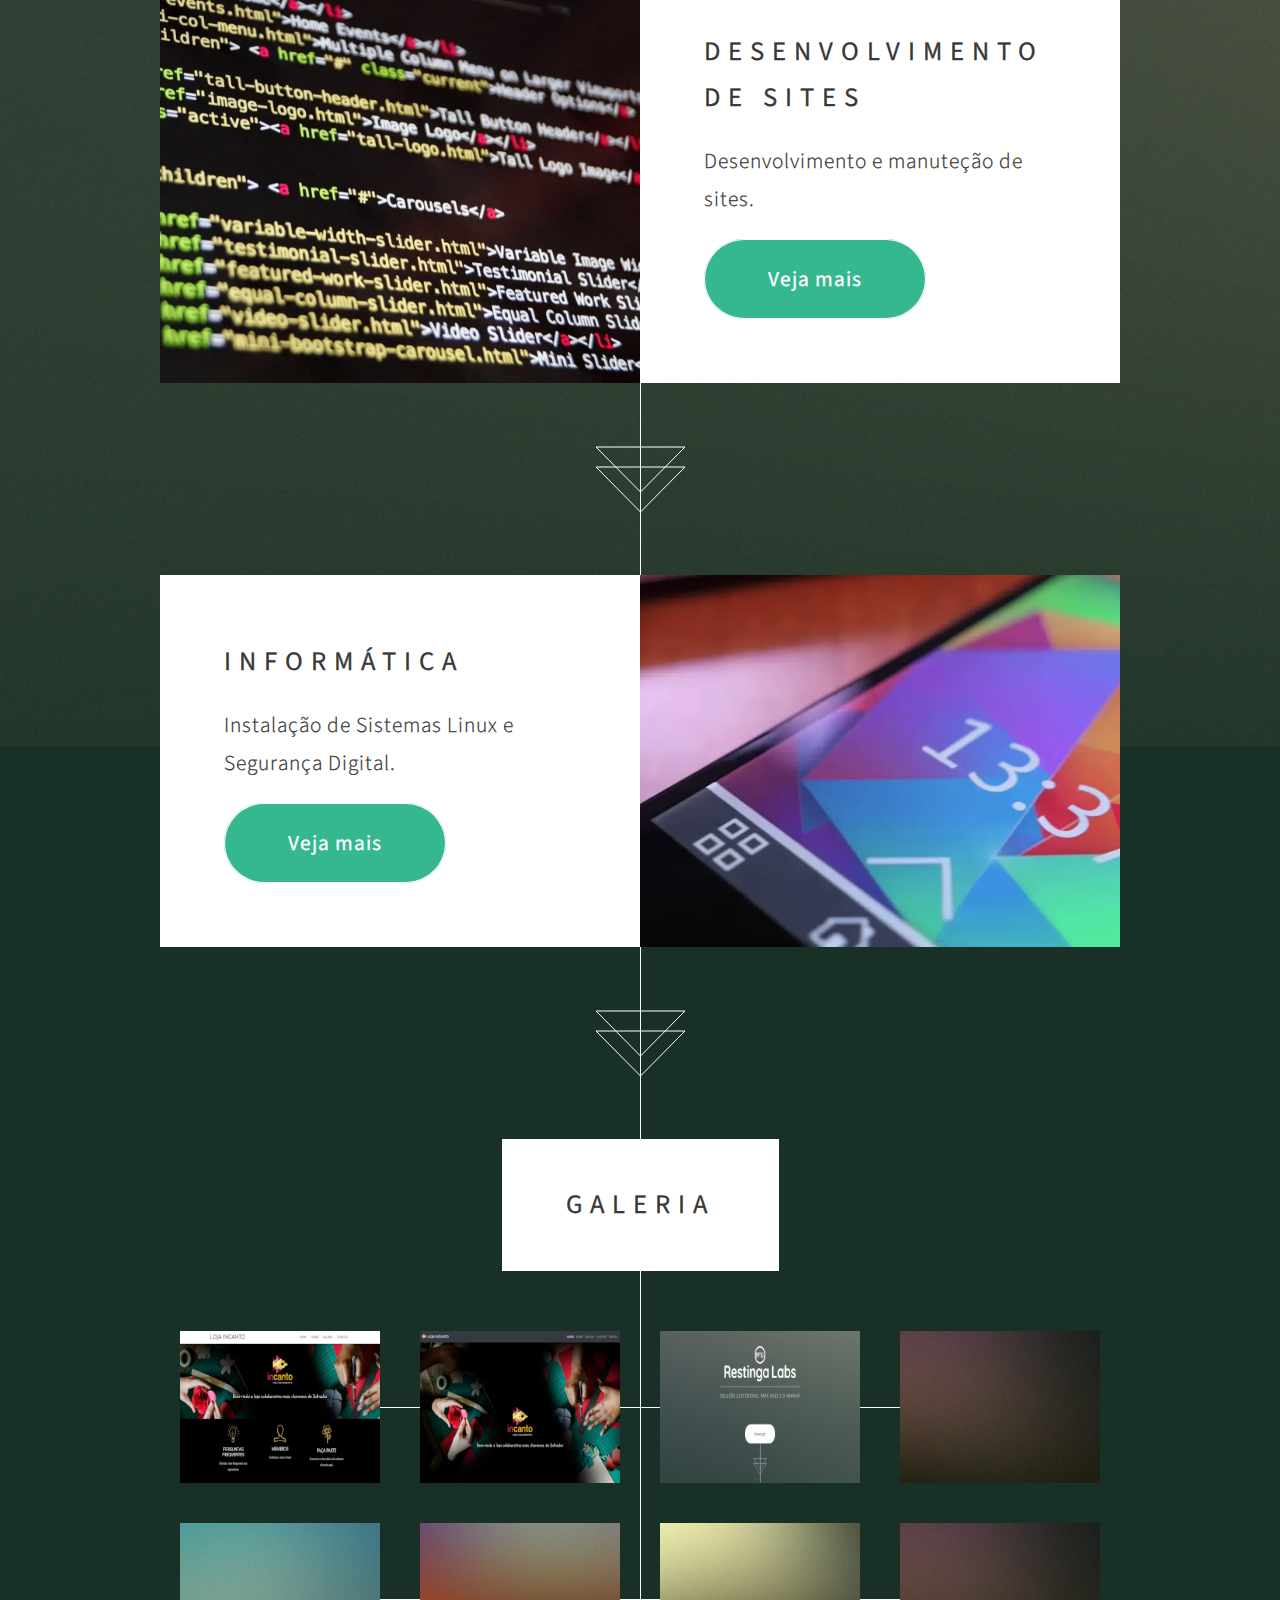
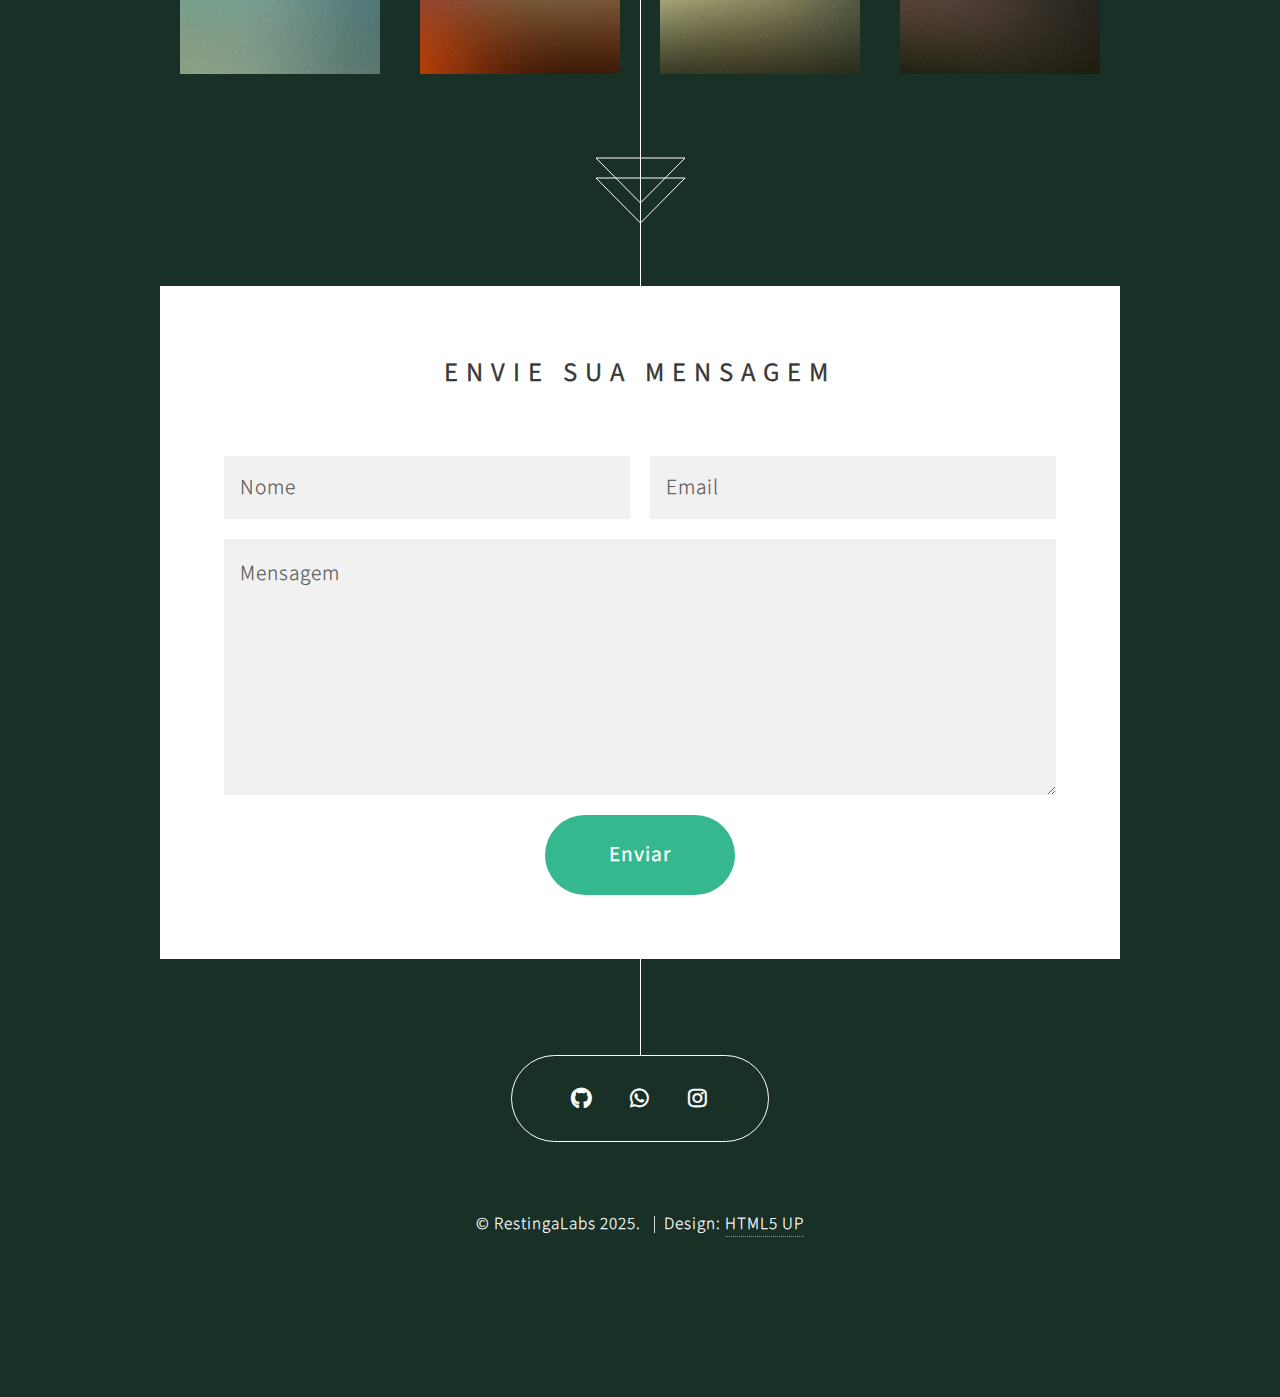
==== commit cc2e632f: "Atualização para 2025" ====
--- a/index.html
+++ b/index.html
@@ -17,14 +17,14 @@
     gtag('config', 'G-M1GNE7244D');
   </script>
   <!-- Global site tag (gtag.js) - Google Analytics -->
-  <title>Restinga Labs</title>
+  <title>RestingaLabs</title>
   <meta charset="UTF-8" />
   <meta name="viewport" content="width=device-width, initial-scale=1, user-scalable=no" />
   <link rel="stylesheet" href="assets/css/main.css" />
   <noscript>
     <link rel="stylesheet" href="assets/css/noscript.css" />
   </noscript>
-  <link rel="icon" href="/images/icons/logo-reslab.svg" sizes="48x48">
+  <link rel="icon" href="/images/icons/logo_w.svg" sizes="48x48">
   <meta name="description" content="Desenvolvimento e Suporte de Sites, Suporte em Linux" />
   <meta name="keywords" content="restinga labs, linux, desenvolvimento de sites, html, css, svg, segurança digital" />
 </head>
@@ -154,7 +154,7 @@
     </ul>
     <div class="copyright">
       <ul class="menu">
-        <li>&copy; Restinga Labs 2023.</li>
+        <li>&copy; RestingaLabs 2025.</li>
         <li>Design: <a href="http://html5up.net" target="_blank">HTML5 UP</a></li>
       </ul>
     </div>
